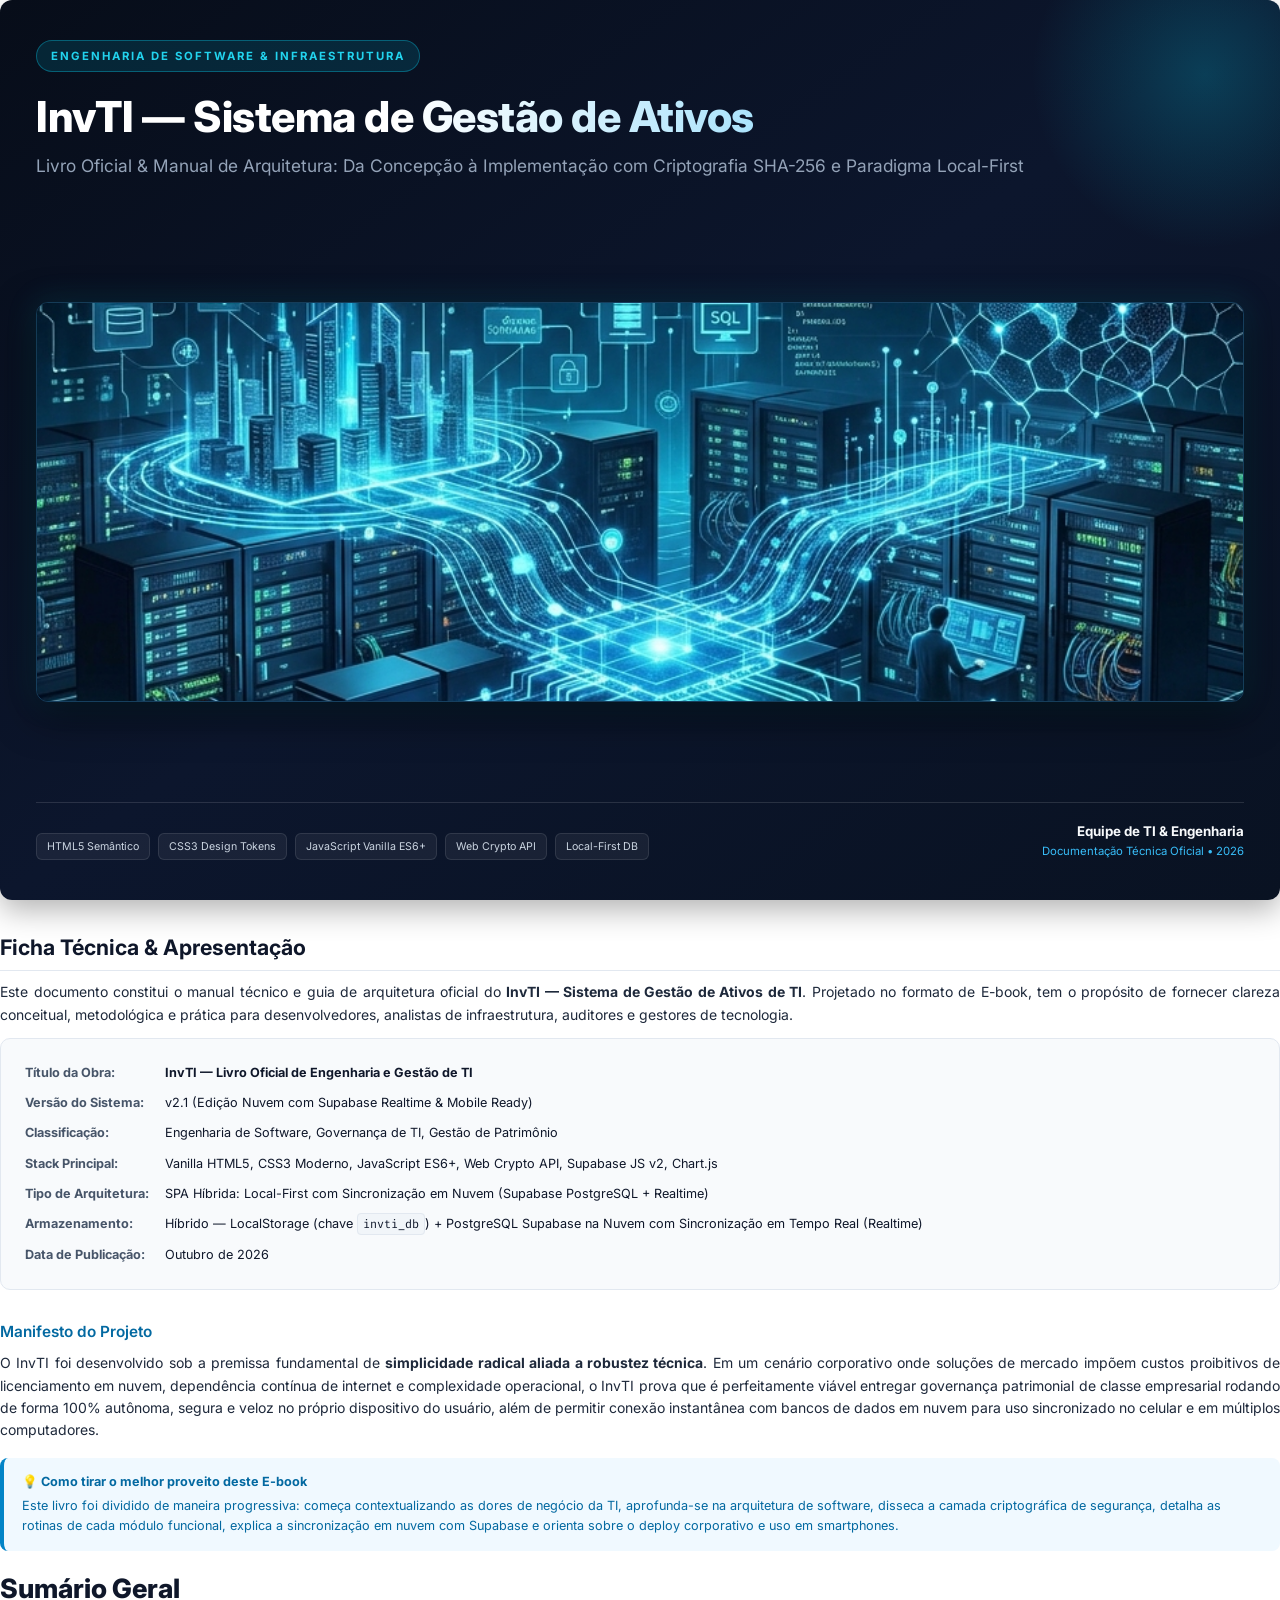
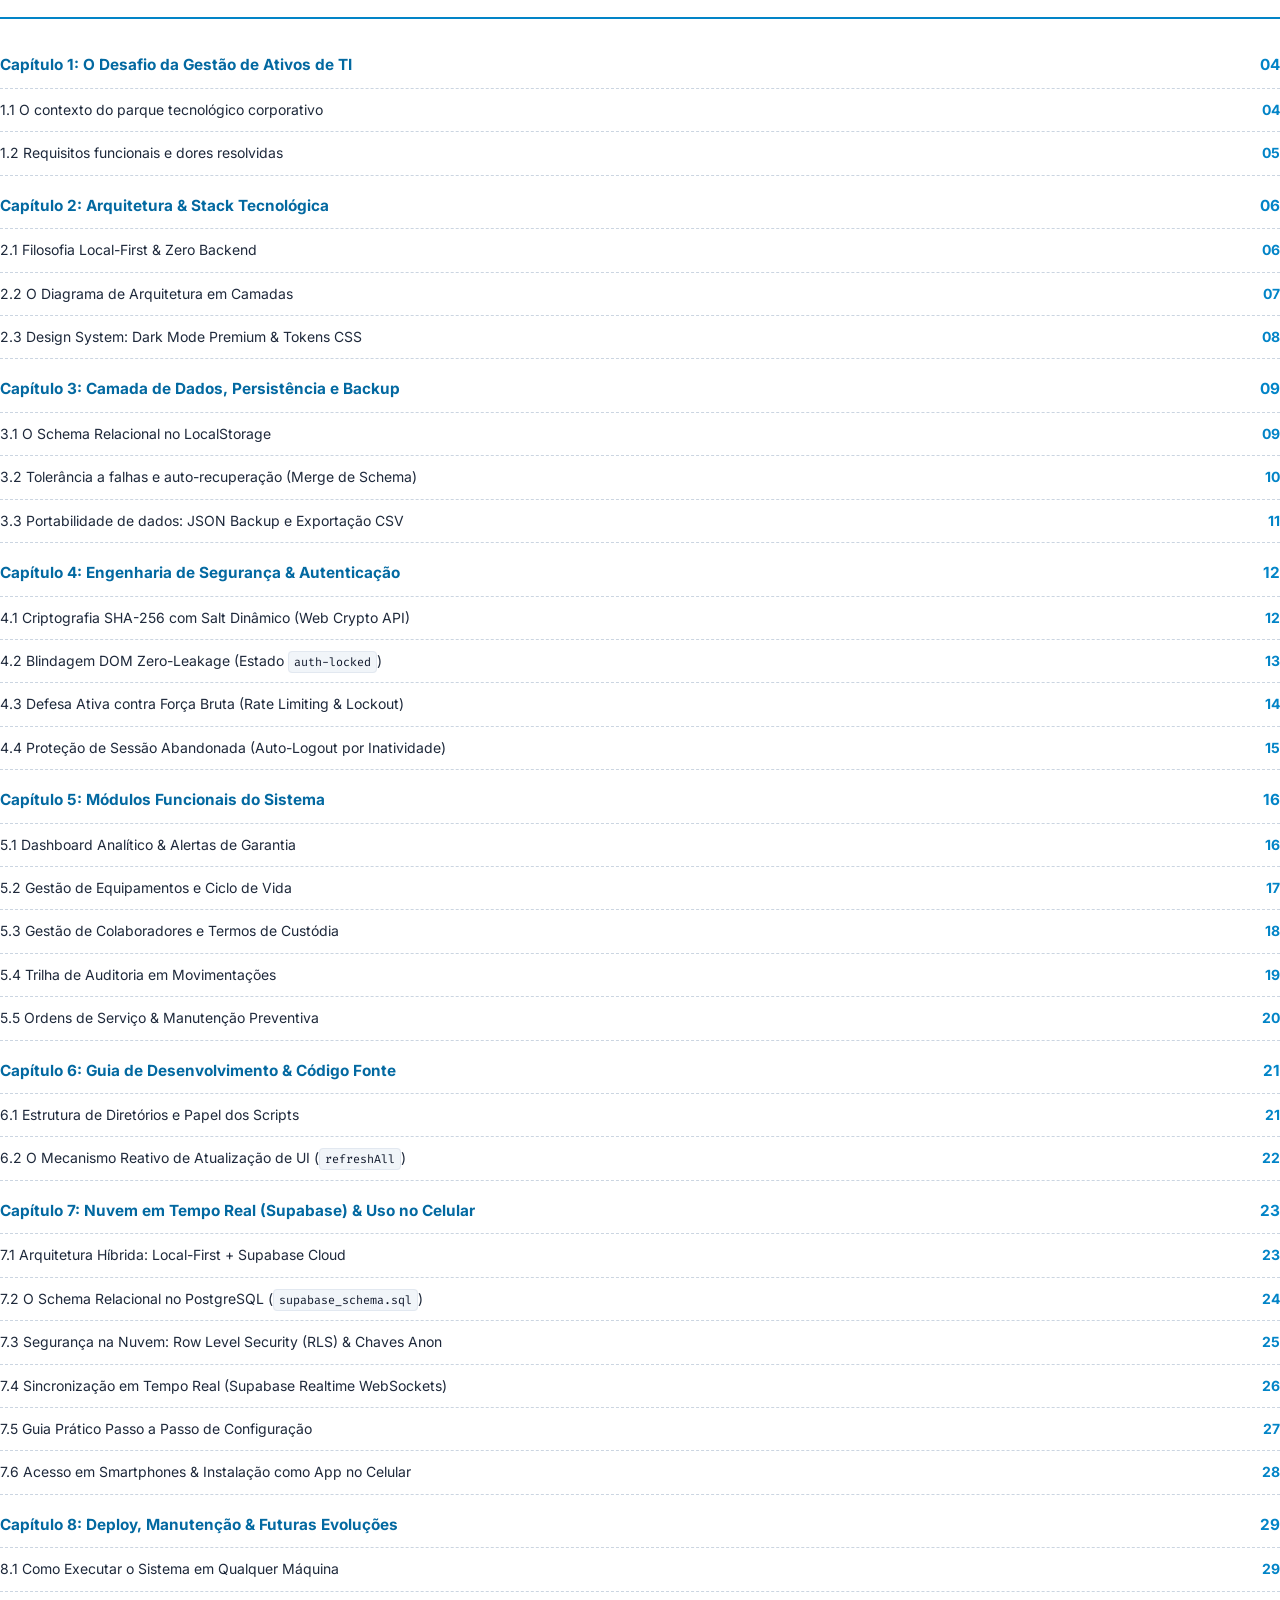
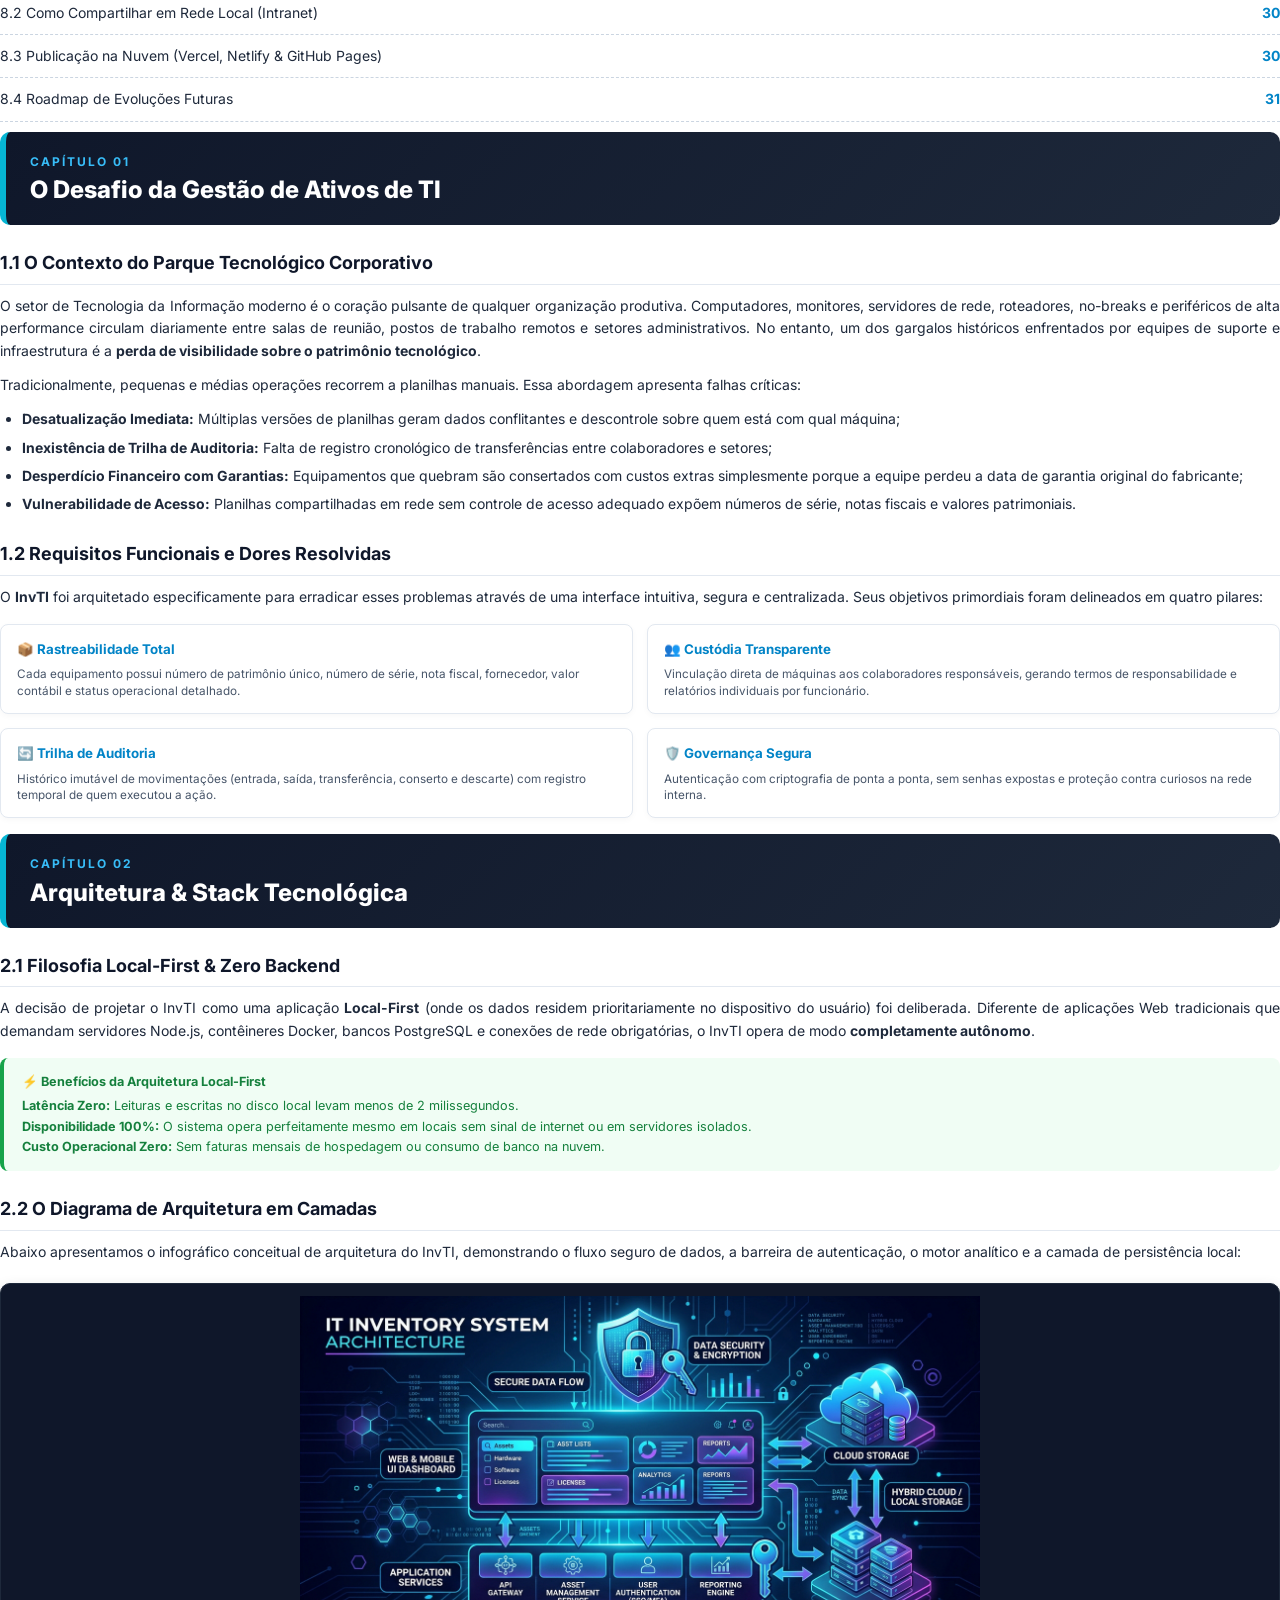
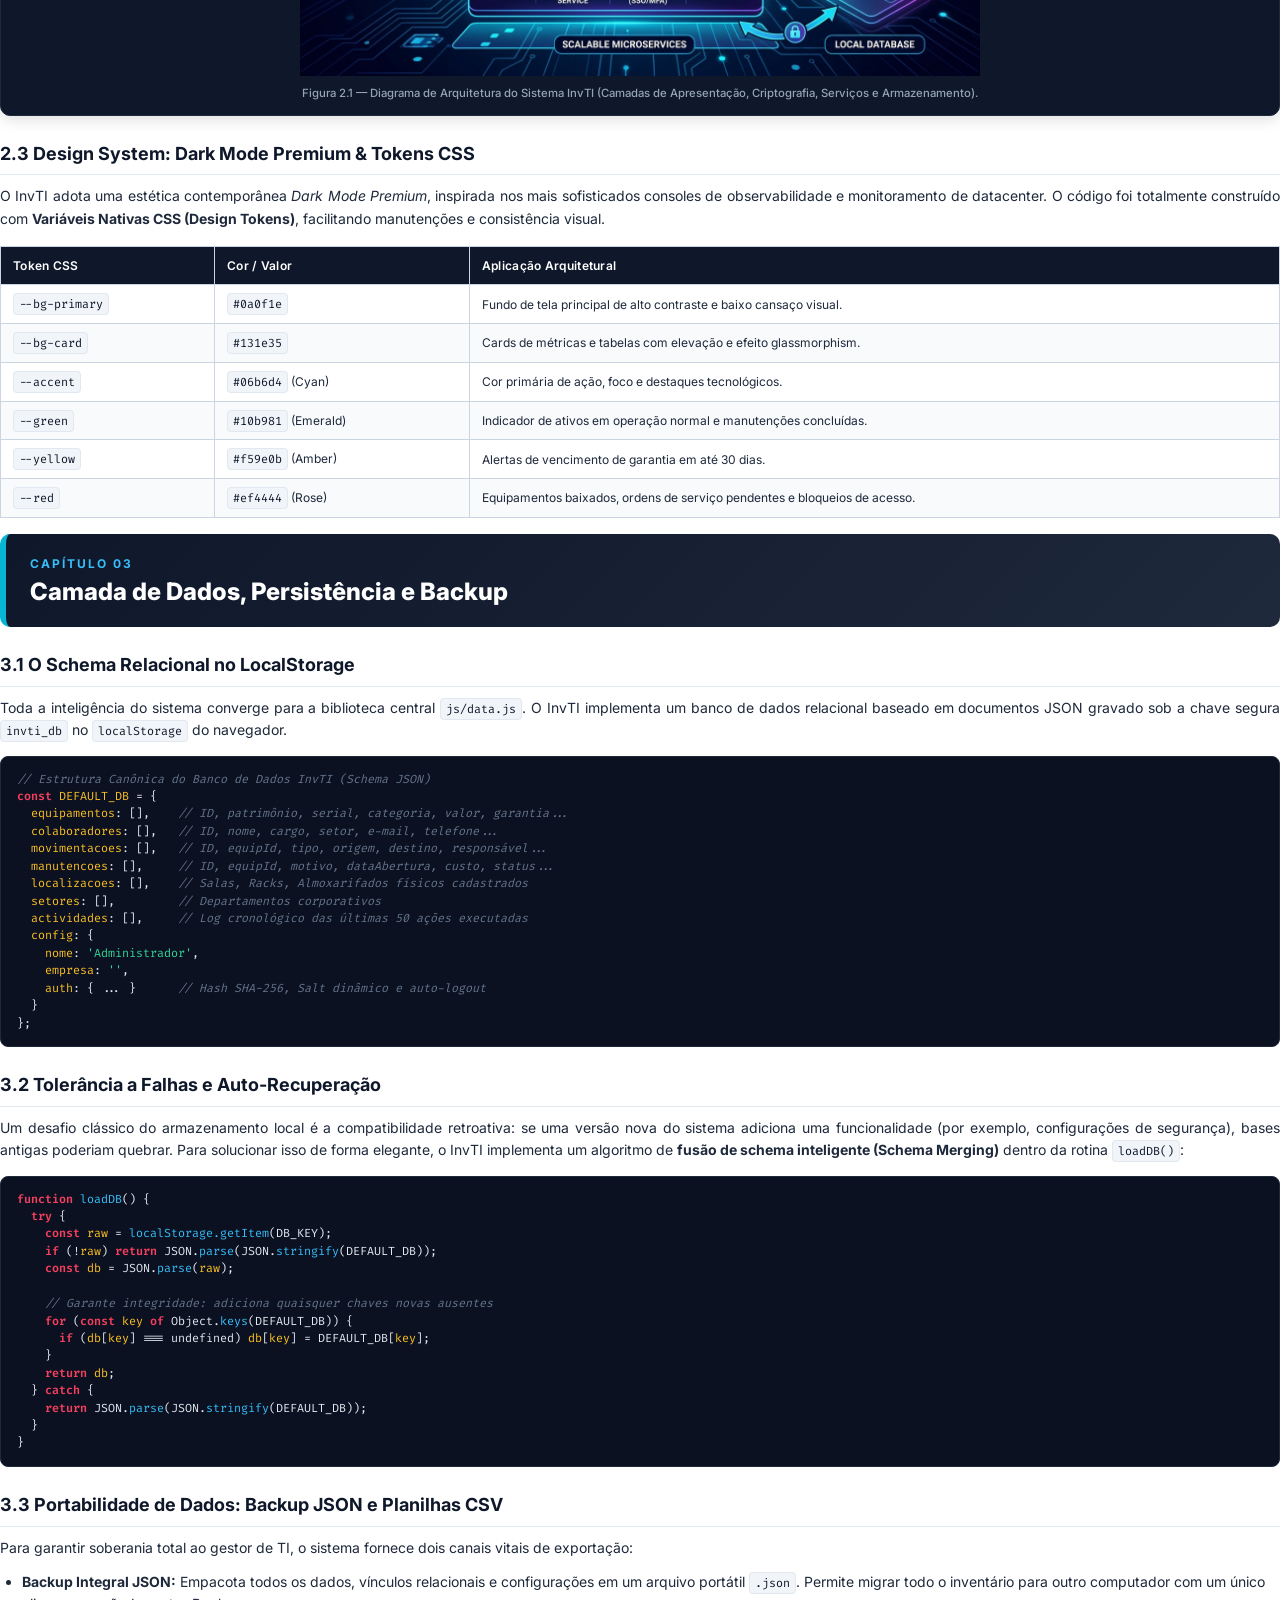
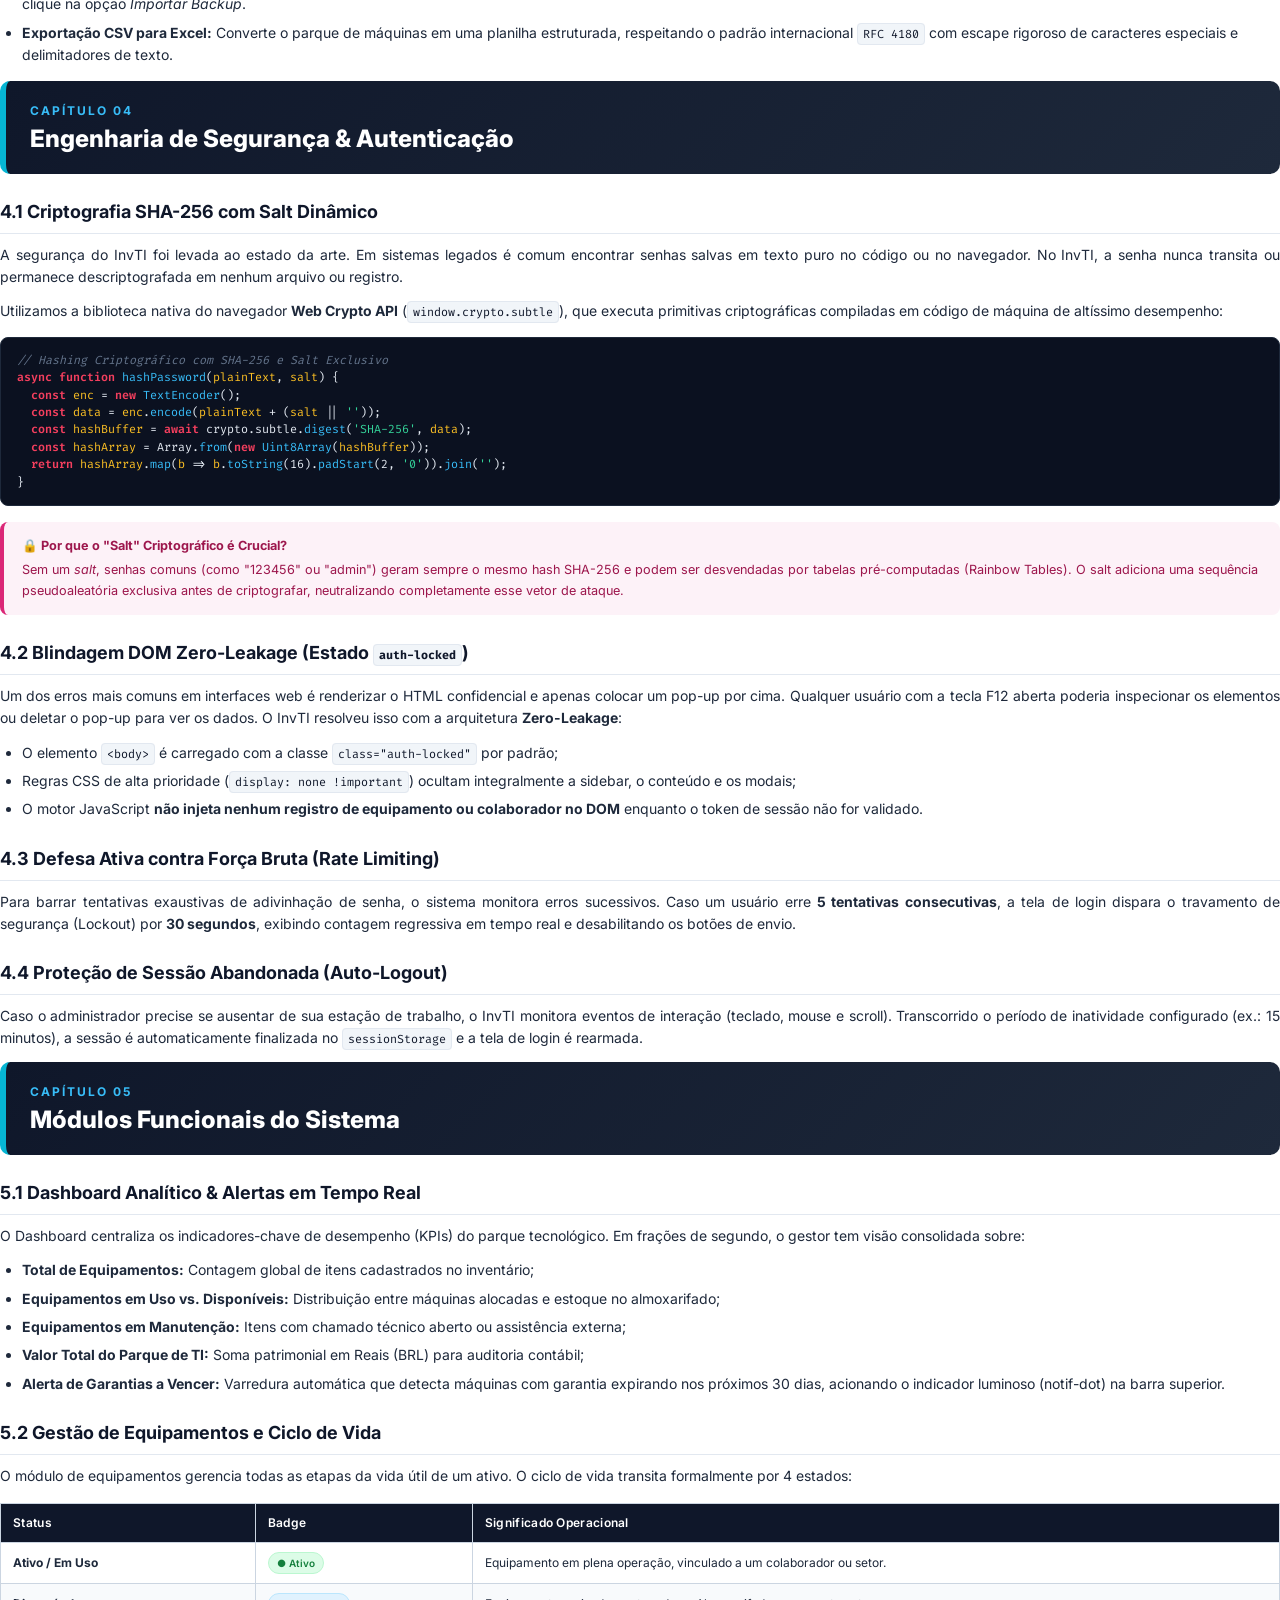
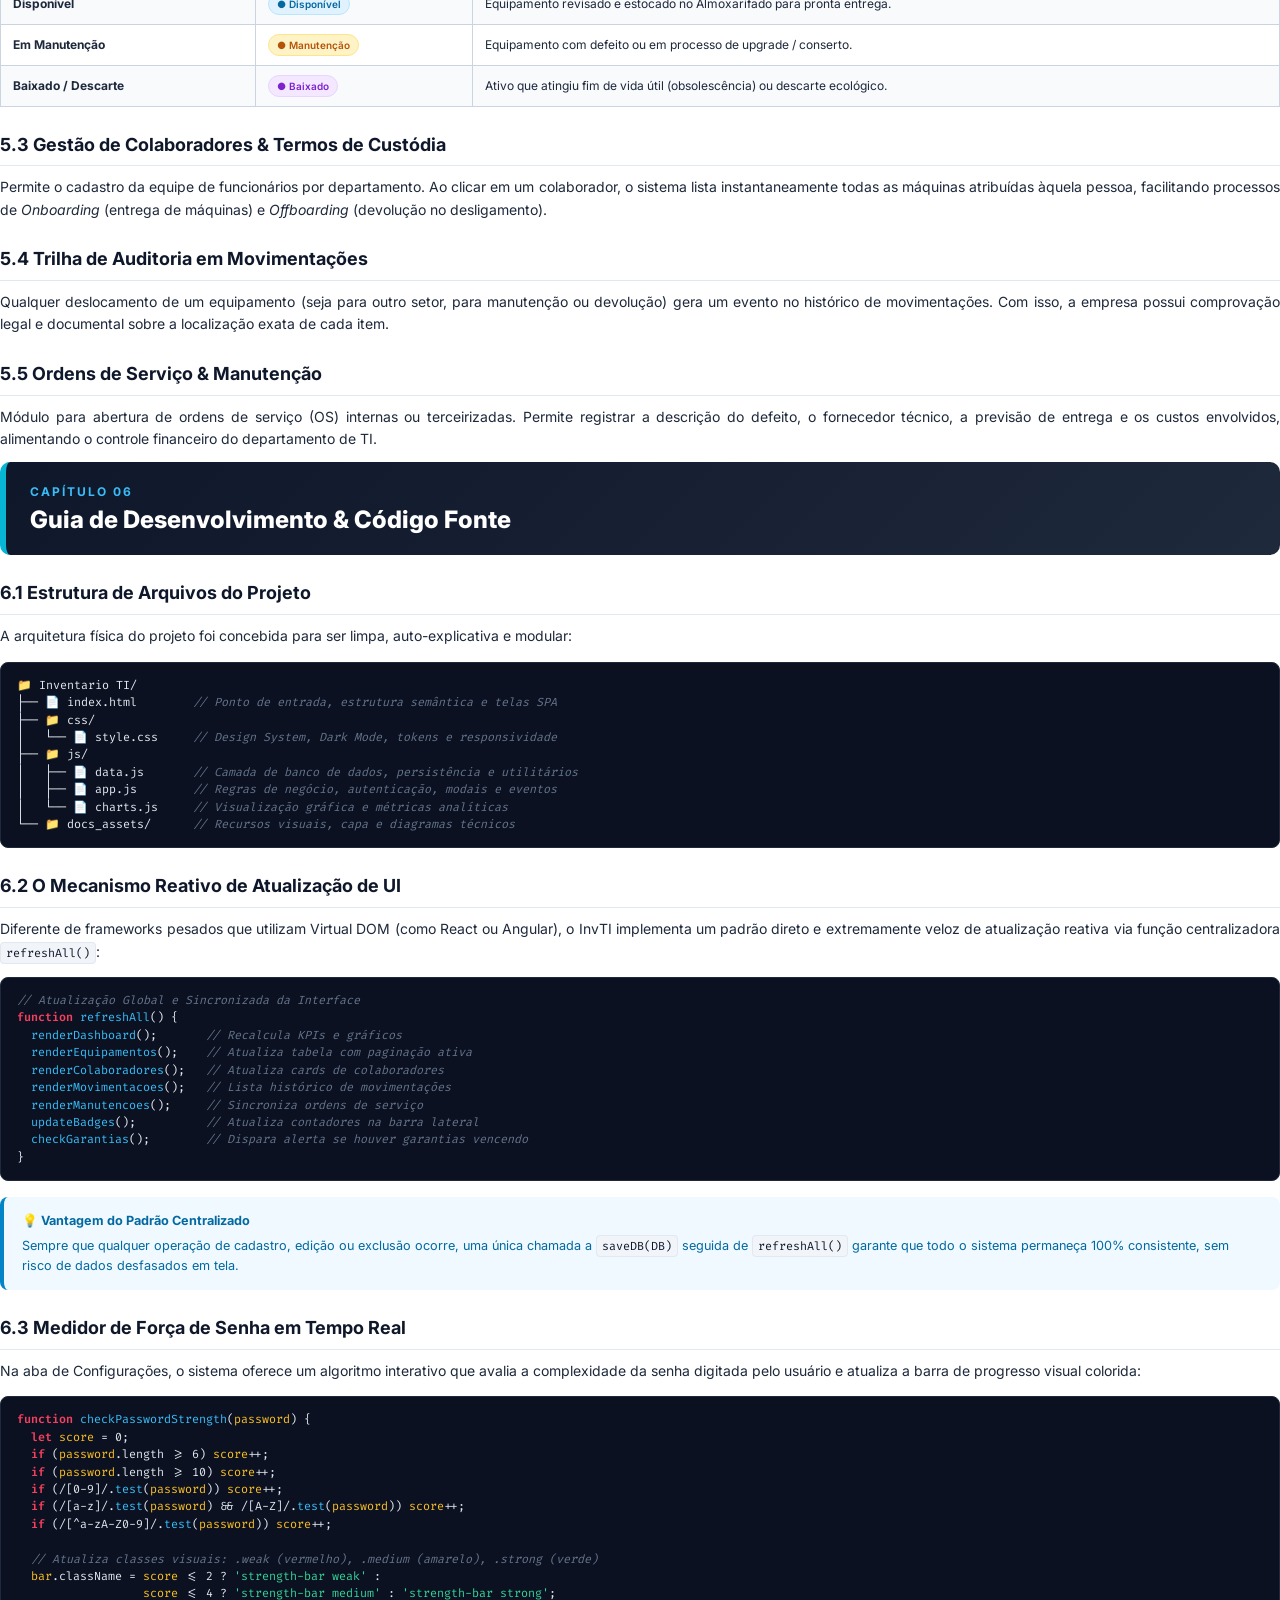
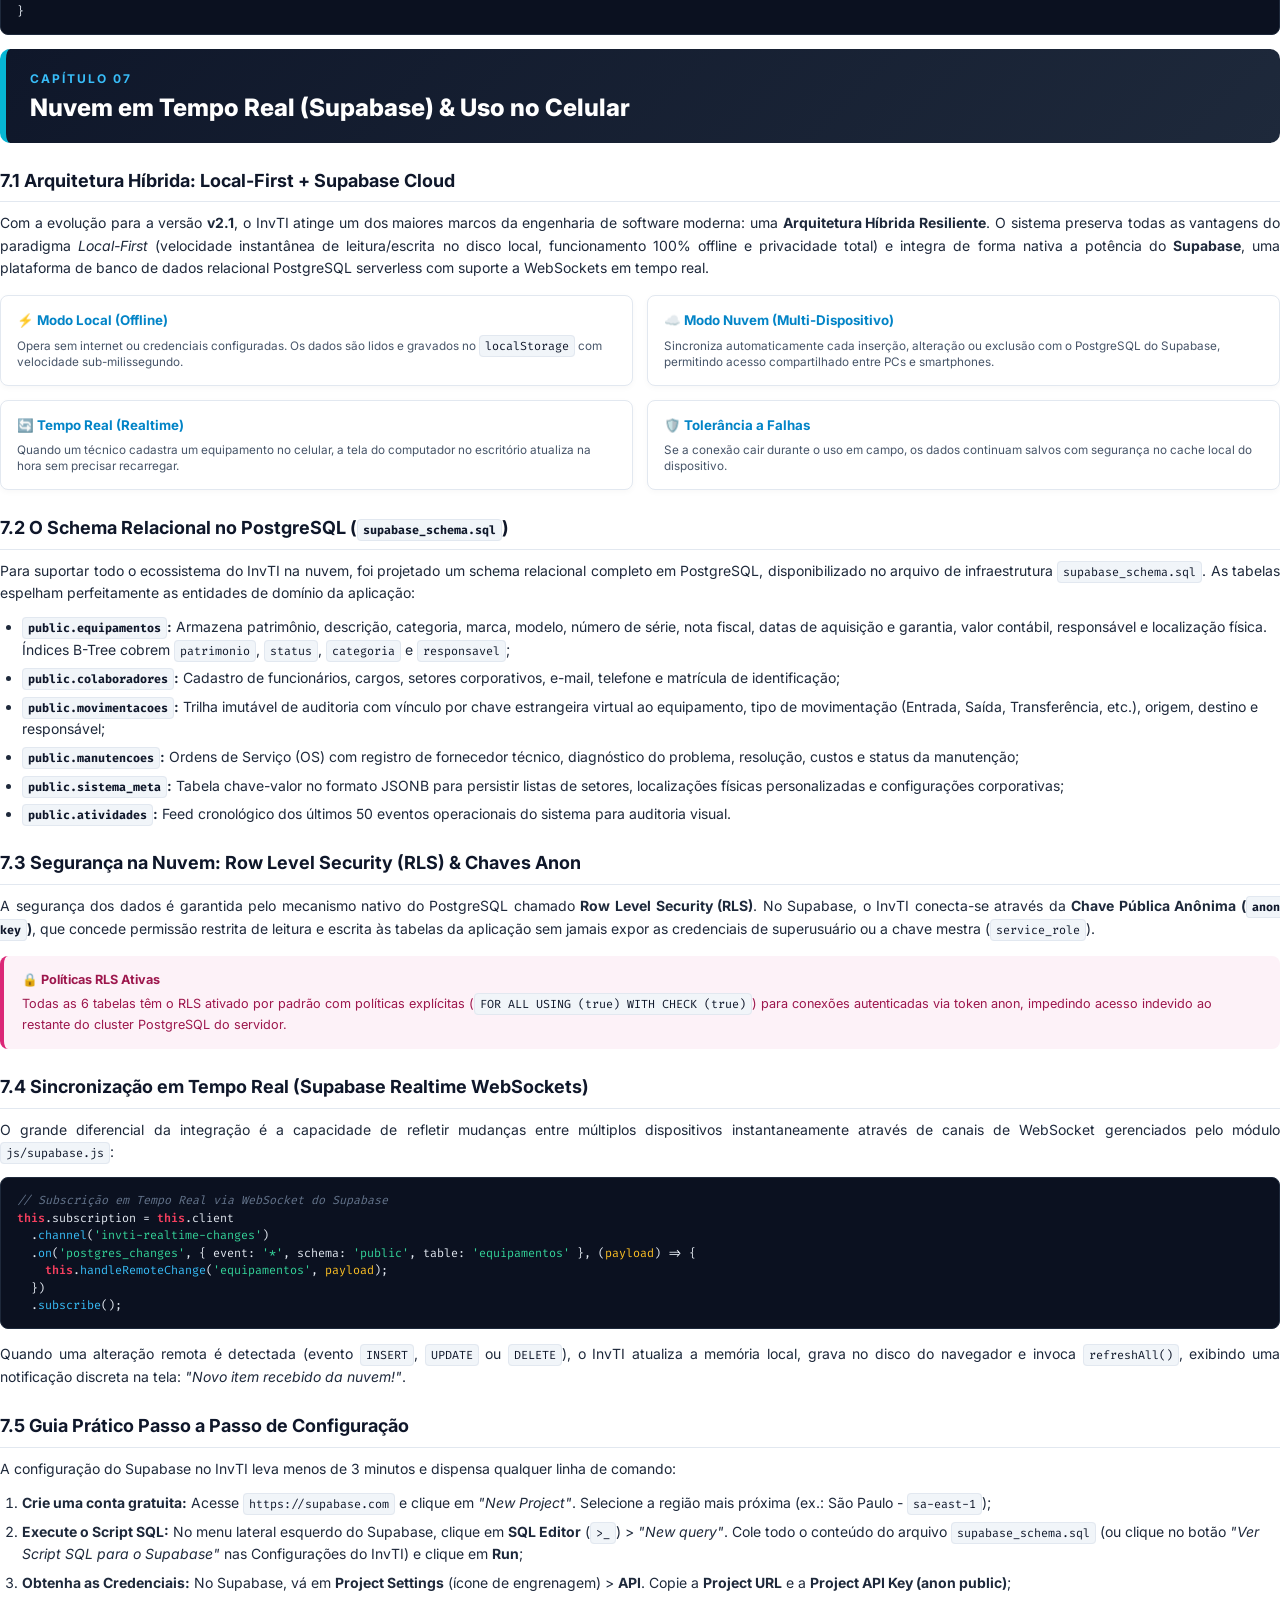
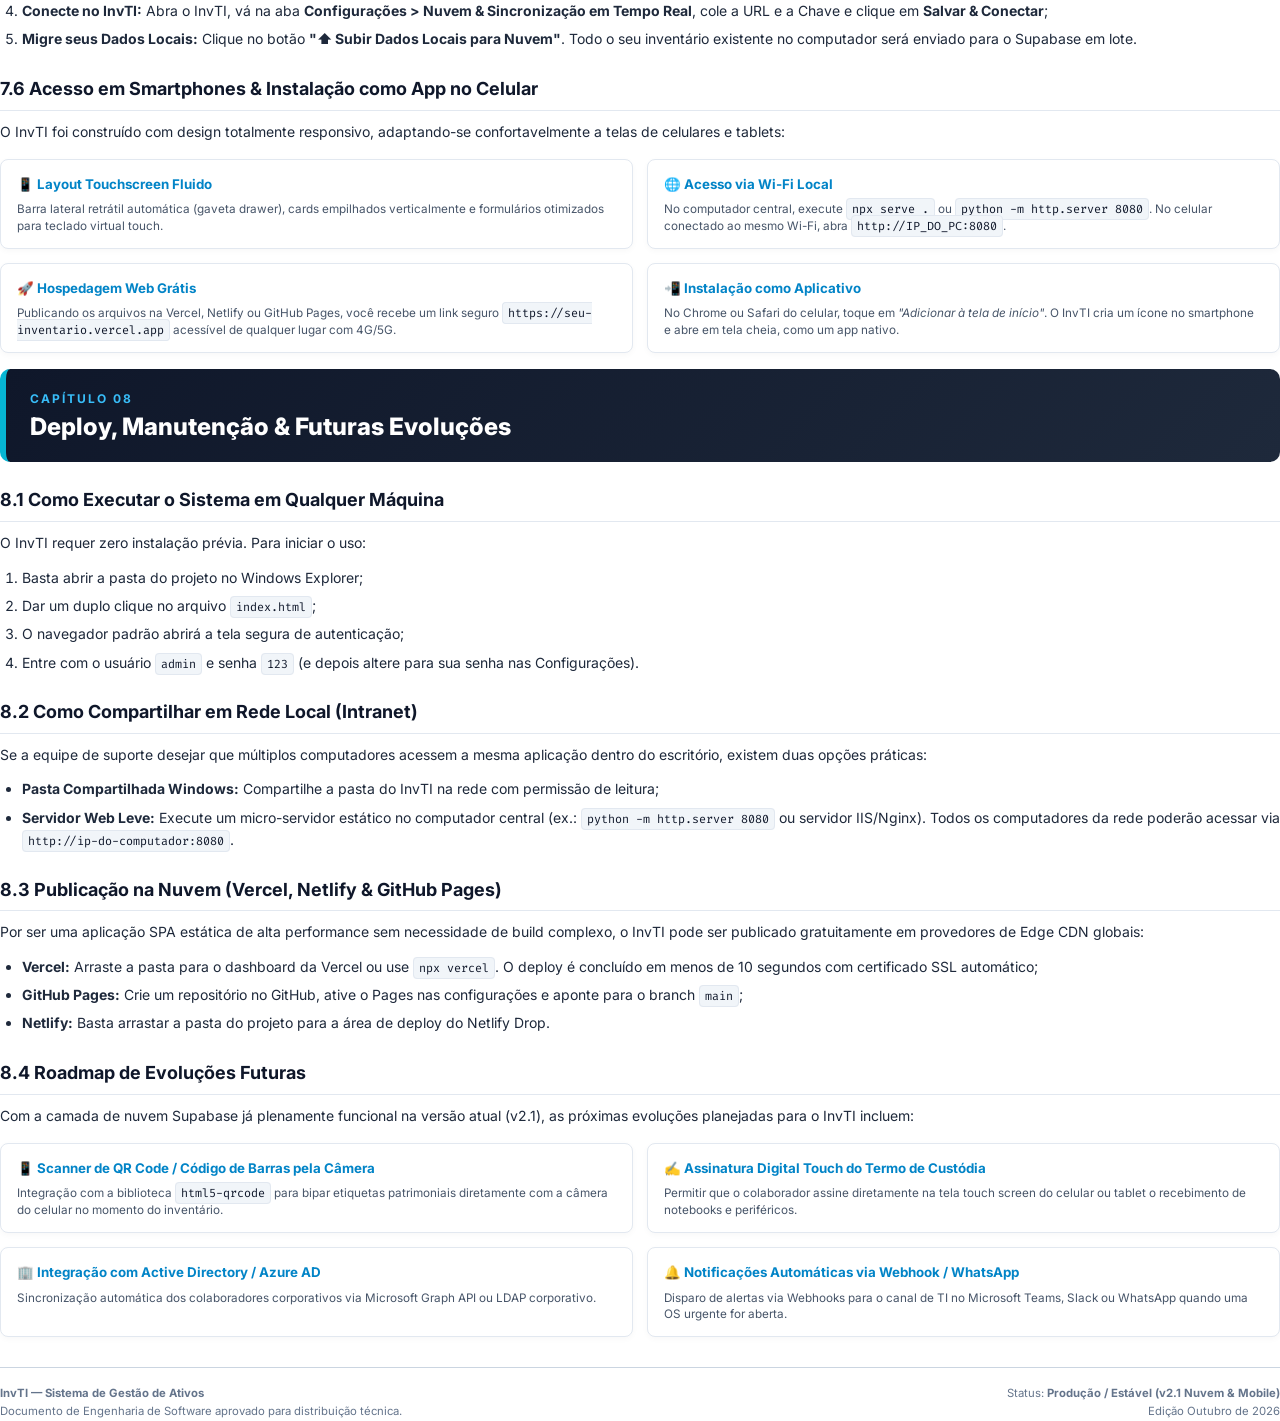
==== ebook_render.html @ 3e04a589 "Subir arquivos Subir arquivos" ====
<!DOCTYPE html>
<html lang="pt-BR">
<head>
<meta charset="UTF-8">
<title>InvTI — Manual Completo de Engenharia e Gestão de TI</title>
<style>
  @import url('https://fonts.googleapis.com/css2?family=Inter:wght@300;400;500;600;700;800&family=Fira+Code:wght@400;500;600&display=swap');

  @page {
    size: A4 portrait;
    margin: 18mm 16mm 20mm 16mm;
  }

  * {
    box-sizing: border-box;
    -webkit-print-color-adjust: exact !important;
    print-color-adjust: exact !important;
  }

  body {
    font-family: 'Inter', -apple-system, BlinkMacSystemFont, 'Segoe UI', Roboto, Helvetica, Arial, sans-serif;
    color: #1e293b;
    background: #ffffff;
    line-height: 1.6;
    font-size: 10.5pt;
    margin: 0;
    padding: 0;
  }

  /* ---- CAPA ---- */
  .cover-container {
    page-break-after: always;
    height: 100vh;
    display: flex;
    flex-direction: column;
    justify-content: space-between;
    background: linear-gradient(145deg, #070d19 0%, #0c162d 50%, #091222 100%);
    color: #ffffff;
    padding: 40px 36px;
    border-radius: 12px;
    box-shadow: 0 10px 30px rgba(0,0,0,0.3);
    position: relative;
    overflow: hidden;
  }

  .cover-container::before {
    content: '';
    position: absolute;
    top: -100px;
    right: -100px;
    width: 350px;
    height: 350px;
    background: radial-gradient(circle, rgba(6, 182, 212, 0.25) 0%, transparent 70%);
    border-radius: 50%;
  }

  .cover-top {
    position: relative;
    z-index: 2;
  }

  .cover-badge {
    display: inline-block;
    background: rgba(6, 182, 212, 0.15);
    border: 1px solid rgba(6, 182, 212, 0.4);
    color: #22d3ee;
    font-size: 8.5pt;
    font-weight: 700;
    text-transform: uppercase;
    letter-spacing: 2px;
    padding: 6px 14px;
    border-radius: 20px;
    margin-bottom: 20px;
  }

  .cover-title {
    font-size: 32pt;
    font-weight: 800;
    line-height: 1.15;
    margin: 0 0 12px 0;
    letter-spacing: -0.5px;
    background: linear-gradient(90deg, #ffffff 30%, #38bdf8 100%);
    -webkit-background-clip: text;
    -webkit-text-fill-color: transparent;
  }

  .cover-subtitle {
    font-size: 13pt;
    font-weight: 400;
    color: #94a3b8;
    line-height: 1.45;
    margin: 0 0 24px 0;
    max-width: 90%;
  }

  .cover-image-box {
    position: relative;
    z-index: 2;
    text-align: center;
    margin: 10px 0;
    border-radius: 12px;
    overflow: hidden;
    box-shadow: 0 12px 40px rgba(0,0,0,0.6), 0 0 30px rgba(6, 182, 212, 0.2);
    border: 1px solid rgba(56, 189, 248, 0.25);
    max-height: 400px;
  }

  .cover-image-box img {
    width: 100%;
    height: 100%;
    max-height: 400px;
    object-fit: cover;
    display: block;
  }

  .cover-footer {
    position: relative;
    z-index: 2;
    border-top: 1px solid rgba(255, 255, 255, 0.12);
    padding-top: 18px;
    display: flex;
    justify-content: space-between;
    align-items: flex-end;
  }

  .cover-tags {
    display: flex;
    gap: 8px;
    flex-wrap: wrap;
  }

  .cover-tag {
    background: rgba(255, 255, 255, 0.06);
    border: 1px solid rgba(255, 255, 255, 0.1);
    font-size: 8pt;
    color: #cbd5e1;
    padding: 4px 10px;
    border-radius: 6px;
  }

  .cover-author {
    text-align: right;
  }

  .cover-author .author-name {
    font-size: 10pt;
    font-weight: 700;
    color: #f8fafc;
  }

  .cover-author .author-role {
    font-size: 8.5pt;
    color: #38bdf8;
  }

  /* ---- FICHA TÉCNICA ---- */
  .meta-page {
    page-break-after: always;
    padding-top: 30px;
  }

  .meta-box {
    background: #f8fafc;
    border: 1px solid #e2e8f0;
    border-radius: 10px;
    padding: 24px;
    margin-bottom: 30px;
  }

  .meta-grid {
    display: grid;
    grid-template-columns: 140px 1fr;
    row-gap: 10px;
    font-size: 9.5pt;
  }

  .meta-label {
    font-weight: 700;
    color: #475569;
  }

  .meta-value {
    color: #0f172a;
  }

  /* ---- SUMÁRIO ---- */
  .toc-page {
    page-break-after: always;
  }

  .toc-title {
    font-size: 20pt;
    font-weight: 800;
    color: #0f172a;
    border-bottom: 2px solid #0284c7;
    padding-bottom: 8px;
    margin-bottom: 24px;
  }

  .toc-item {
    display: flex;
    justify-content: space-between;
    align-items: baseline;
    padding: 10px 0;
    border-bottom: 1px dashed #cbd5e1;
    font-size: 10.5pt;
  }

  .toc-item.chapter-lead {
    font-weight: 700;
    color: #0369a1;
    margin-top: 8px;
    font-size: 11.5pt;
  }

  .toc-page-num {
    font-weight: 700;
    color: #0284c7;
  }

  /* ---- CAPÍTULOS & CONTEÚDO ---- */
  .chapter {
    page-break-before: always;
    margin-top: 10px;
  }

  .chapter-header {
    background: linear-gradient(135deg, #0f172a 0%, #1e293b 100%);
    color: #ffffff;
    padding: 20px 24px;
    border-radius: 10px;
    margin-bottom: 24px;
    border-left: 6px solid #06b6d4;
  }

  .chapter-number {
    font-size: 9pt;
    font-weight: 700;
    text-transform: uppercase;
    letter-spacing: 2px;
    color: #38bdf8;
    margin-bottom: 4px;
  }

  .chapter-title {
    font-size: 18pt;
    font-weight: 800;
    margin: 0;
    line-height: 1.25;
  }

  h2 {
    font-size: 13.5pt;
    font-weight: 700;
    color: #0f172a;
    margin: 24px 0 10px 0;
    border-bottom: 1px solid #e2e8f0;
    padding-bottom: 6px;
  }

  h3 {
    font-size: 11.5pt;
    font-weight: 600;
    color: #0369a1;
    margin: 18px 0 8px 0;
  }

  p {
    margin: 0 0 12px 0;
    text-align: justify;
  }

  ul, ol {
    margin: 0 0 14px 0;
    padding-left: 22px;
  }

  li {
    margin-bottom: 6px;
  }

  /* ---- CARDS & CALLOUTS ---- */
  .callout {
    border-radius: 8px;
    padding: 14px 18px;
    margin: 16px 0;
    font-size: 9.5pt;
    border-left: 4px solid;
  }

  .callout-info {
    background: #f0f9ff;
    border-color: #0284c7;
    color: #0369a1;
  }

  .callout-security {
    background: #fdf2f8;
    border-color: #db2777;
    color: #9d174d;
  }

  .callout-success {
    background: #f0fdf4;
    border-color: #16a34a;
    color: #15803d;
  }

  .callout-title {
    font-weight: 700;
    margin-bottom: 4px;
    display: flex;
    align-items: center;
    gap: 6px;
  }

  /* ---- IMAGENS & DIAGRAMAS ---- */
  .diagram-box {
    margin: 20px 0;
    text-align: center;
    background: #0f172a;
    border-radius: 10px;
    padding: 12px;
    border: 1px solid #1e293b;
    box-shadow: 0 4px 14px rgba(0,0,0,0.12);
  }

  .diagram-box img {
    width: 100%;
    max-height: 380px;
    object-fit: contain;
    border-radius: 6px;
    display: block;
  }

  .diagram-caption {
    font-size: 8.5pt;
    color: #94a3b8;
    margin-top: 8px;
    font-weight: 500;
  }

  /* ---- TABELAS ---- */
  table {
    width: 100%;
    border-collapse: collapse;
    margin: 16px 0;
    font-size: 9pt;
  }

  th, td {
    padding: 9px 12px;
    border: 1px solid #cbd5e1;
    text-align: left;
  }

  th {
    background: #0f172a;
    color: #ffffff;
    font-weight: 600;
    letter-spacing: 0.3px;
  }

  tr:nth-child(even) {
    background: #f8fafc;
  }

  /* ---- BLOCOS DE CÓDIGO ---- */
  pre {
    background: #0b1120;
    color: #e2e8f0;
    border-radius: 8px;
    padding: 14px 16px;
    font-family: 'Fira Code', Consolas, Monaco, monospace;
    font-size: 8.5pt;
    line-height: 1.45;
    overflow-x: auto;
    border: 1px solid #1e293b;
    margin: 14px 0;
  }

  code {
    font-family: 'Fira Code', Consolas, monospace;
    font-size: 8.8pt;
    background: #f1f5f9;
    color: #0f172a;
    padding: 2px 5px;
    border-radius: 4px;
    border: 1px solid #e2e8f0;
  }

  pre code {
    background: transparent;
    color: inherit;
    border: none;
    padding: 0;
  }

  .kw { color: #f43f5e; font-weight: 600; }
  .fn { color: #38bdf8; }
  .st { color: #34d399; }
  .cm { color: #64748b; font-style: italic; }
  .vr { color: #fbbf24; }

  /* ---- GRIDS TÉCNICOS ---- */
  .tech-grid {
    display: grid;
    grid-template-columns: 1fr 1fr;
    gap: 14px;
    margin: 16px 0;
  }

  .tech-card {
    border: 1px solid #e2e8f0;
    border-radius: 8px;
    padding: 14px 16px;
    background: #ffffff;
    box-shadow: 0 2px 6px rgba(0,0,0,0.03);
  }

  .tech-card-title {
    font-weight: 700;
    color: #0284c7;
    margin-bottom: 6px;
    font-size: 10pt;
    display: flex;
    align-items: center;
    gap: 8px;
  }

  .tech-card-desc {
    font-size: 8.8pt;
    color: #475569;
    line-height: 1.4;
  }

  /* ---- BADGES & STATUS ---- */
  .badge {
    display: inline-block;
    font-size: 7.5pt;
    font-weight: 600;
    padding: 2px 8px;
    border-radius: 12px;
  }
  .badge-cyan { background: #e0f2fe; color: #0369a1; border: 1px solid #bae6fd; }
  .badge-green { background: #dcfce7; color: #15803d; border: 1px solid #bbf7d0; }
  .badge-amber { background: #fef3c7; color: #b45309; border: 1px solid #fde68a; }
  .badge-purple { background: #f3e8ff; color: #7e22ce; border: 1px solid #e9d5ff; }

  .signature-box {
    margin-top: 30px;
    border-top: 1px solid #cbd5e1;
    padding-top: 16px;
    display: flex;
    justify-content: space-between;
    font-size: 8.5pt;
    color: #64748b;
  }
</style>
</head>
<body>

  <!-- ================= CAPA ================= -->
  <div class="cover-container">
    <div class="cover-top">
      <div class="cover-badge">Engenharia de Software &amp; Infraestrutura</div>
      <h1 class="cover-title">InvTI — Sistema de Gestão de Ativos</h1>
      <p class="cover-subtitle">Livro Oficial &amp; Manual de Arquitetura: Da Concepção à Implementação com Criptografia SHA-256 e Paradigma Local-First</p>
    </div>

    <div class="cover-image-box">
      <img src="[data-uri]" alt="Capa InvTI" />
    </div>

    <div class="cover-footer">
      <div class="cover-tags">
        <span class="cover-tag">HTML5 Semântico</span>
        <span class="cover-tag">CSS3 Design Tokens</span>
        <span class="cover-tag">JavaScript Vanilla ES6+</span>
        <span class="cover-tag">Web Crypto API</span>
        <span class="cover-tag">Local-First DB</span>
      </div>
      <div class="cover-author">
        <div class="author-name">Equipe de TI &amp; Engenharia</div>
        <div class="author-role">Documentação Técnica Oficial • 2026</div>
      </div>
    </div>
  </div>

  <!-- ================= FICHA TÉCNICA ================= -->
  <div class="meta-page">
    <h2 style="font-size: 16pt; margin-top: 0; color: #0f172a;">Ficha Técnica &amp; Apresentação</h2>
    <p>Este documento constitui o manual técnico e guia de arquitetura oficial do <strong>InvTI — Sistema de Gestão de Ativos de TI</strong>. Projetado no formato de E-book, tem o propósito de fornecer clareza conceitual, metodológica e prática para desenvolvedores, analistas de infraestrutura, auditores e gestores de tecnologia.</p>

    <div class="meta-box">
      <div class="meta-grid">
        <div class="meta-label">Título da Obra:</div>
        <div class="meta-value"><strong>InvTI — Livro Oficial de Engenharia e Gestão de TI</strong></div>

        <div class="meta-label">Versão do Sistema:</div>
        <div class="meta-value">v2.1 (Edição Nuvem com Supabase Realtime &amp; Mobile Ready)</div>

        <div class="meta-label">Classificação:</div>
        <div class="meta-value">Engenharia de Software, Governança de TI, Gestão de Patrimônio</div>

        <div class="meta-label">Stack Principal:</div>
        <div class="meta-value">Vanilla HTML5, CSS3 Moderno, JavaScript ES6+, Web Crypto API, Supabase JS v2, Chart.js</div>

        <div class="meta-label">Tipo de Arquitetura:</div>
        <div class="meta-value">SPA Híbrida: Local-First com Sincronização em Nuvem (Supabase PostgreSQL + Realtime)</div>

        <div class="meta-label">Armazenamento:</div>
        <div class="meta-value">Híbrido — LocalStorage (chave <code>invti_db</code>) + PostgreSQL Supabase na Nuvem com Sincronização em Tempo Real (Realtime)</div>

        <div class="meta-label">Data de Publicação:</div>
        <div class="meta-value">Outubro de 2026</div>
      </div>
    </div>

    <h3>Manifesto do Projeto</h3>
    <p>O InvTI foi desenvolvido sob a premissa fundamental de <strong>simplicidade radical aliada a robustez técnica</strong>. Em um cenário corporativo onde soluções de mercado impõem custos proibitivos de licenciamento em nuvem, dependência contínua de internet e complexidade operacional, o InvTI prova que é perfeitamente viável entregar governança patrimonial de classe empresarial rodando de forma 100% autônoma, segura e veloz no próprio dispositivo do usuário, além de permitir conexão instantânea com bancos de dados em nuvem para uso sincronizado no celular e em múltiplos computadores.</p>

    <div class="callout callout-info">
      <div class="callout-title">💡 Como tirar o melhor proveito deste E-book</div>
      Este livro foi dividido de maneira progressiva: começa contextualizando as dores de negócio da TI, aprofunda-se na arquitetura de software, disseca a camada criptográfica de segurança, detalha as rotinas de cada módulo funcional, explica a sincronização em nuvem com Supabase e orienta sobre o deploy corporativo e uso em smartphones.
    </div>
  </div>

  <!-- ================= SUMÁRIO ================= -->
  <div class="toc-page">
    <div class="toc-title">Sumário Geral</div>

    <div class="toc-item chapter-lead">
      <span>Capítulo 1: O Desafio da Gestão de Ativos de TI</span>
      <span class="toc-page-num">04</span>
    </div>
    <div class="toc-item">
      <span>1.1 O contexto do parque tecnológico corporativo</span>
      <span class="toc-page-num">04</span>
    </div>
    <div class="toc-item">
      <span>1.2 Requisitos funcionais e dores resolvidas</span>
      <span class="toc-page-num">05</span>
    </div>

    <div class="toc-item chapter-lead">
      <span>Capítulo 2: Arquitetura &amp; Stack Tecnológica</span>
      <span class="toc-page-num">06</span>
    </div>
    <div class="toc-item">
      <span>2.1 Filosofia Local-First &amp; Zero Backend</span>
      <span class="toc-page-num">06</span>
    </div>
    <div class="toc-item">
      <span>2.2 O Diagrama de Arquitetura em Camadas</span>
      <span class="toc-page-num">07</span>
    </div>
    <div class="toc-item">
      <span>2.3 Design System: Dark Mode Premium &amp; Tokens CSS</span>
      <span class="toc-page-num">08</span>
    </div>

    <div class="toc-item chapter-lead">
      <span>Capítulo 3: Camada de Dados, Persistência e Backup</span>
      <span class="toc-page-num">09</span>
    </div>
    <div class="toc-item">
      <span>3.1 O Schema Relacional no LocalStorage</span>
      <span class="toc-page-num">09</span>
    </div>
    <div class="toc-item">
      <span>3.2 Tolerância a falhas e auto-recuperação (Merge de Schema)</span>
      <span class="toc-page-num">10</span>
    </div>
    <div class="toc-item">
      <span>3.3 Portabilidade de dados: JSON Backup e Exportação CSV</span>
      <span class="toc-page-num">11</span>
    </div>

    <div class="toc-item chapter-lead">
      <span>Capítulo 4: Engenharia de Segurança &amp; Autenticação</span>
      <span class="toc-page-num">12</span>
    </div>
    <div class="toc-item">
      <span>4.1 Criptografia SHA-256 com Salt Dinâmico (Web Crypto API)</span>
      <span class="toc-page-num">12</span>
    </div>
    <div class="toc-item">
      <span>4.2 Blindagem DOM Zero-Leakage (Estado <code>auth-locked</code>)</span>
      <span class="toc-page-num">13</span>
    </div>
    <div class="toc-item">
      <span>4.3 Defesa Ativa contra Força Bruta (Rate Limiting &amp; Lockout)</span>
      <span class="toc-page-num">14</span>
    </div>
    <div class="toc-item">
      <span>4.4 Proteção de Sessão Abandonada (Auto-Logout por Inatividade)</span>
      <span class="toc-page-num">15</span>
    </div>

    <div class="toc-item chapter-lead">
      <span>Capítulo 5: Módulos Funcionais do Sistema</span>
      <span class="toc-page-num">16</span>
    </div>
    <div class="toc-item">
      <span>5.1 Dashboard Analítico &amp; Alertas de Garantia</span>
      <span class="toc-page-num">16</span>
    </div>
    <div class="toc-item">
      <span>5.2 Gestão de Equipamentos e Ciclo de Vida</span>
      <span class="toc-page-num">17</span>
    </div>
    <div class="toc-item">
      <span>5.3 Gestão de Colaboradores e Termos de Custódia</span>
      <span class="toc-page-num">18</span>
    </div>
    <div class="toc-item">
      <span>5.4 Trilha de Auditoria em Movimentações</span>
      <span class="toc-page-num">19</span>
    </div>
    <div class="toc-item">
      <span>5.5 Ordens de Serviço &amp; Manutenção Preventiva</span>
      <span class="toc-page-num">20</span>
    </div>

    <div class="toc-item chapter-lead">
      <span>Capítulo 6: Guia de Desenvolvimento &amp; Código Fonte</span>
      <span class="toc-page-num">21</span>
    </div>
    <div class="toc-item">
      <span>6.1 Estrutura de Diretórios e Papel dos Scripts</span>
      <span class="toc-page-num">21</span>
    </div>
    <div class="toc-item">
      <span>6.2 O Mecanismo Reativo de Atualização de UI (<code>refreshAll</code>)</span>
      <span class="toc-page-num">22</span>
    </div>

    <div class="toc-item chapter-lead">
      <span>Capítulo 7: Nuvem em Tempo Real (Supabase) &amp; Uso no Celular</span>
      <span class="toc-page-num">23</span>
    </div>
    <div class="toc-item">
      <span>7.1 Arquitetura Híbrida: Local-First + Supabase Cloud</span>
      <span class="toc-page-num">23</span>
    </div>
    <div class="toc-item">
      <span>7.2 O Schema Relacional no PostgreSQL (<code>supabase_schema.sql</code>)</span>
      <span class="toc-page-num">24</span>
    </div>
    <div class="toc-item">
      <span>7.3 Segurança na Nuvem: Row Level Security (RLS) &amp; Chaves Anon</span>
      <span class="toc-page-num">25</span>
    </div>
    <div class="toc-item">
      <span>7.4 Sincronização em Tempo Real (Supabase Realtime WebSockets)</span>
      <span class="toc-page-num">26</span>
    </div>
    <div class="toc-item">
      <span>7.5 Guia Prático Passo a Passo de Configuração</span>
      <span class="toc-page-num">27</span>
    </div>
    <div class="toc-item">
      <span>7.6 Acesso em Smartphones &amp; Instalação como App no Celular</span>
      <span class="toc-page-num">28</span>
    </div>

    <div class="toc-item chapter-lead">
      <span>Capítulo 8: Deploy, Manutenção &amp; Futuras Evoluções</span>
      <span class="toc-page-num">29</span>
    </div>
    <div class="toc-item">
      <span>8.1 Como Executar o Sistema em Qualquer Máquina</span>
      <span class="toc-page-num">29</span>
    </div>
    <div class="toc-item">
      <span>8.2 Como Compartilhar em Rede Local (Intranet)</span>
      <span class="toc-page-num">30</span>
    </div>
    <div class="toc-item">
      <span>8.3 Publicação na Nuvem (Vercel, Netlify &amp; GitHub Pages)</span>
      <span class="toc-page-num">30</span>
    </div>
    <div class="toc-item">
      <span>8.4 Roadmap de Evoluções Futuras</span>
      <span class="toc-page-num">31</span>
    </div>
  </div>

  <!-- ================= CAPÍTULO 1 ================= -->
  <div class="chapter">
    <div class="chapter-header">
      <div class="chapter-number">Capítulo 01</div>
      <h1 class="chapter-title">O Desafio da Gestão de Ativos de TI</h1>
    </div>

    <h2>1.1 O Contexto do Parque Tecnológico Corporativo</h2>
    <p>O setor de Tecnologia da Informação moderno é o coração pulsante de qualquer organização produtiva. Computadores, monitores, servidores de rede, roteadores, no-breaks e periféricos de alta performance circulam diariamente entre salas de reunião, postos de trabalho remotos e setores administrativos. No entanto, um dos gargalos históricos enfrentados por equipes de suporte e infraestrutura é a <strong>perda de visibilidade sobre o patrimônio tecnológico</strong>.</p>
    
    <p>Tradicionalmente, pequenas e médias operações recorrem a planilhas manuais. Essa abordagem apresenta falhas críticas:</p>
    <ul>
      <li><strong>Desatualização Imediata:</strong> Múltiplas versões de planilhas geram dados conflitantes e descontrole sobre quem está com qual máquina;</li>
      <li><strong>Inexistência de Trilha de Auditoria:</strong> Falta de registro cronológico de transferências entre colaboradores e setores;</li>
      <li><strong>Desperdício Financeiro com Garantias:</strong> Equipamentos que quebram são consertados com custos extras simplesmente porque a equipe perdeu a data de garantia original do fabricante;</li>
      <li><strong>Vulnerabilidade de Acesso:</strong> Planilhas compartilhadas em rede sem controle de acesso adequado expõem números de série, notas fiscais e valores patrimoniais.</li>
    </ul>

    <h2>1.2 Requisitos Funcionais e Dores Resolvidas</h2>
    <p>O <strong>InvTI</strong> foi arquitetado especificamente para erradicar esses problemas através de uma interface intuitiva, segura e centralizada. Seus objetivos primordiais foram delineados em quatro pilares:</p>

    <div class="tech-grid">
      <div class="tech-card">
        <div class="tech-card-title">📦 Rastreabilidade Total</div>
        <div class="tech-card-desc">Cada equipamento possui número de patrimônio único, número de série, nota fiscal, fornecedor, valor contábil e status operacional detalhado.</div>
      </div>
      <div class="tech-card">
        <div class="tech-card-title">👥 Custódia Transparente</div>
        <div class="tech-card-desc">Vinculação direta de máquinas aos colaboradores responsáveis, gerando termos de responsabilidade e relatórios individuais por funcionário.</div>
      </div>
      <div class="tech-card">
        <div class="tech-card-title">🔄 Trilha de Auditoria</div>
        <div class="tech-card-desc">Histórico imutável de movimentações (entrada, saída, transferência, conserto e descarte) com registro temporal de quem executou a ação.</div>
      </div>
      <div class="tech-card">
        <div class="tech-card-title">🛡️ Governança Segura</div>
        <div class="tech-card-desc">Autenticação com criptografia de ponta a ponta, sem senhas expostas e proteção contra curiosos na rede interna.</div>
      </div>
    </div>
  </div>

  <!-- ================= CAPÍTULO 2 ================= -->
  <div class="chapter">
    <div class="chapter-header">
      <div class="chapter-number">Capítulo 02</div>
      <h1 class="chapter-title">Arquitetura &amp; Stack Tecnológica</h1>
    </div>

    <h2>2.1 Filosofia Local-First &amp; Zero Backend</h2>
    <p>A decisão de projetar o InvTI como uma aplicação <strong>Local-First</strong> (onde os dados residem prioritariamente no dispositivo do usuário) foi deliberada. Diferente de aplicações Web tradicionais que demandam servidores Node.js, contêineres Docker, bancos PostgreSQL e conexões de rede obrigatórias, o InvTI opera de modo <strong>completamente autônomo</strong>.</p>

    <div class="callout callout-success">
      <div class="callout-title">⚡ Benefícios da Arquitetura Local-First</div>
      <strong>Latência Zero:</strong> Leituras e escritas no disco local levam menos de 2 milissegundos.<br>
      <strong>Disponibilidade 100%:</strong> O sistema opera perfeitamente mesmo em locais sem sinal de internet ou em servidores isolados.<br>
      <strong>Custo Operacional Zero:</strong> Sem faturas mensais de hospedagem ou consumo de banco na nuvem.
    </div>

    <h2>2.2 O Diagrama de Arquitetura em Camadas</h2>
    <p>Abaixo apresentamos o infográfico conceitual de arquitetura do InvTI, demonstrando o fluxo seguro de dados, a barreira de autenticação, o motor analítico e a camada de persistência local:</p>

    <div class="diagram-box">
      <img src="[data-uri]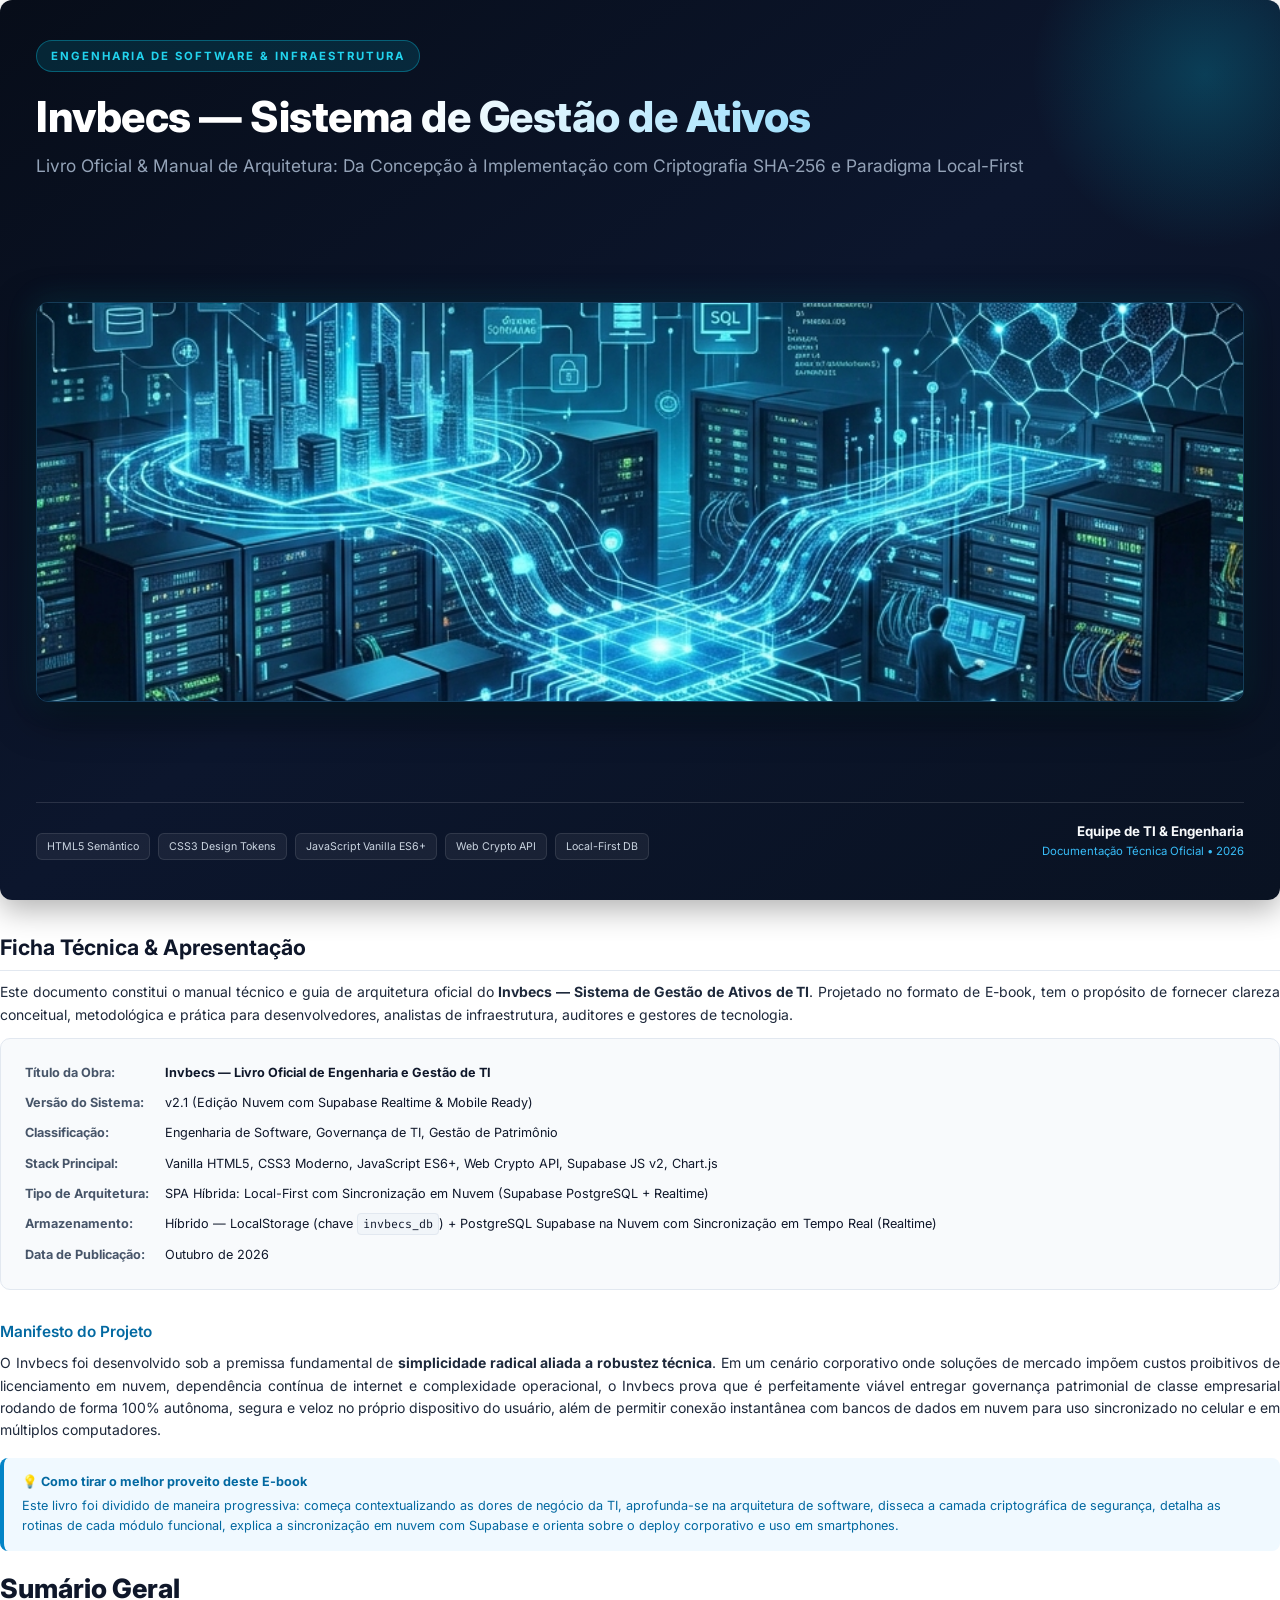
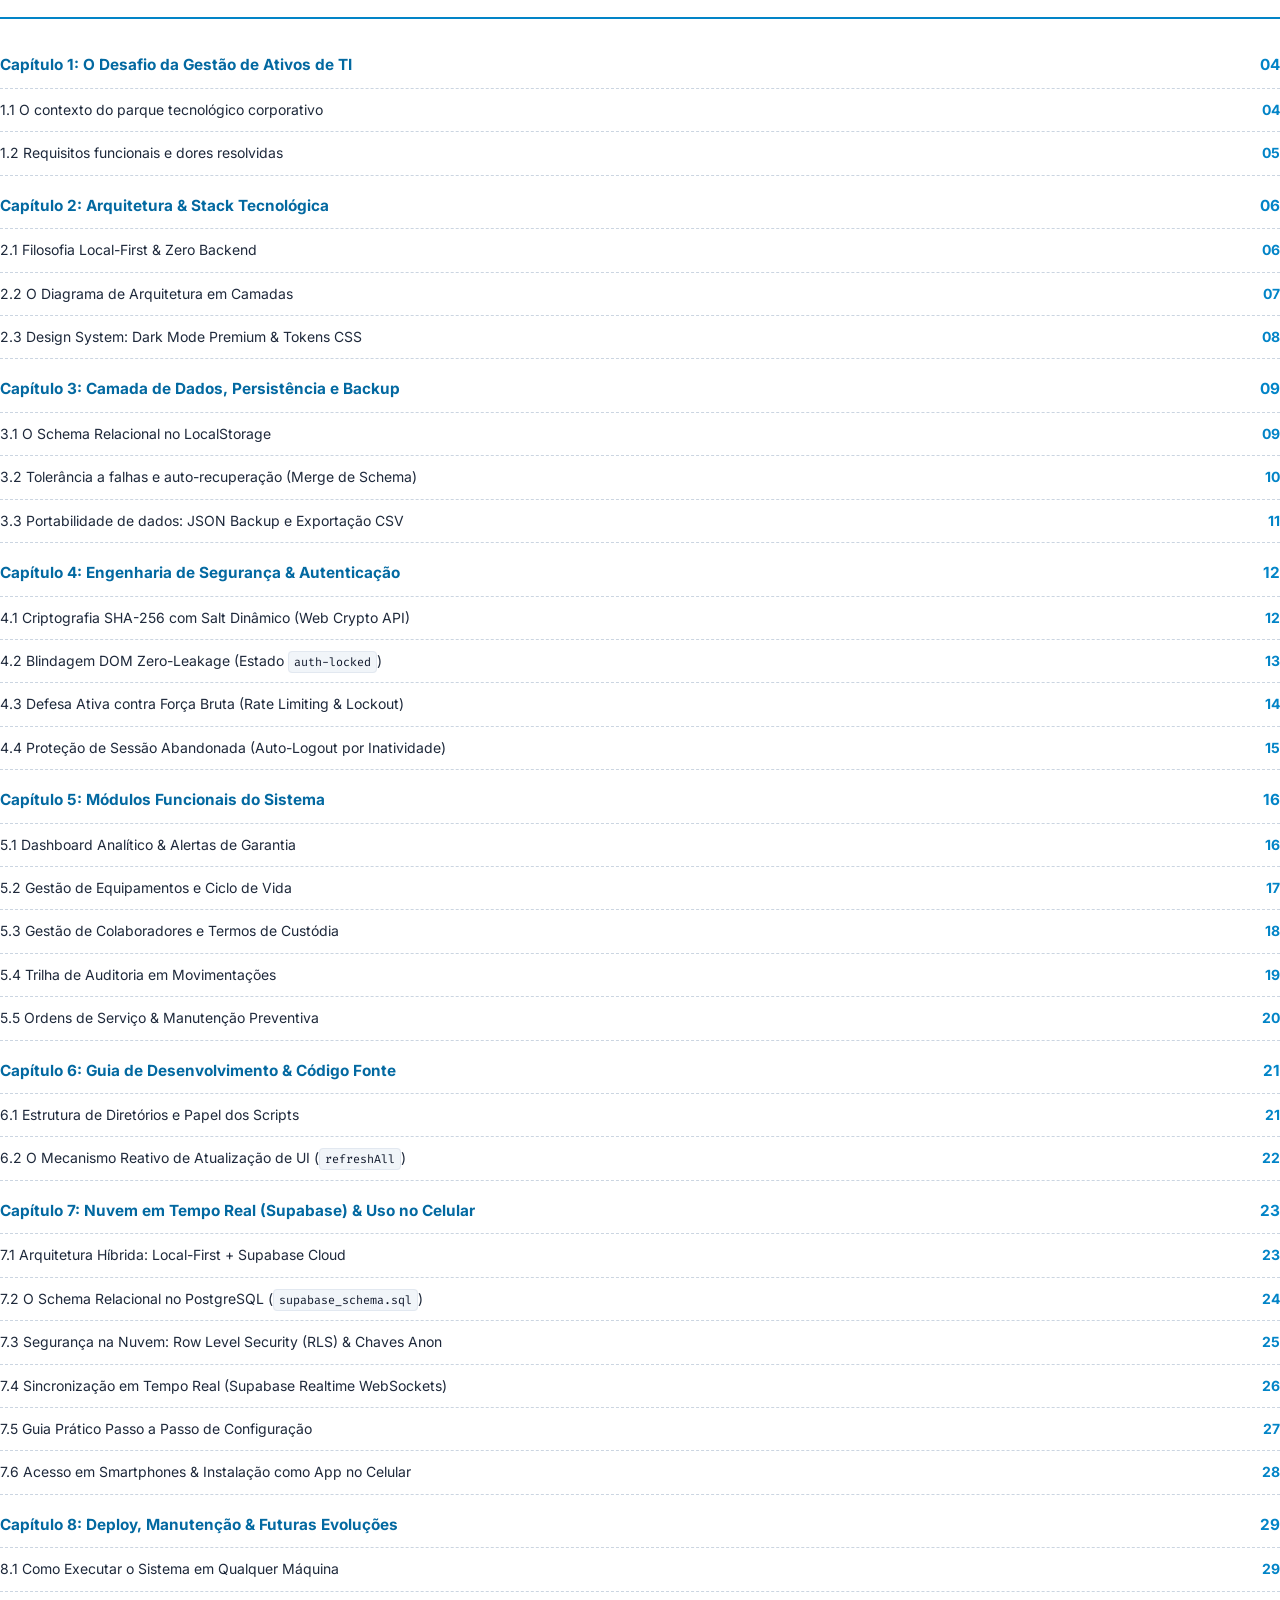
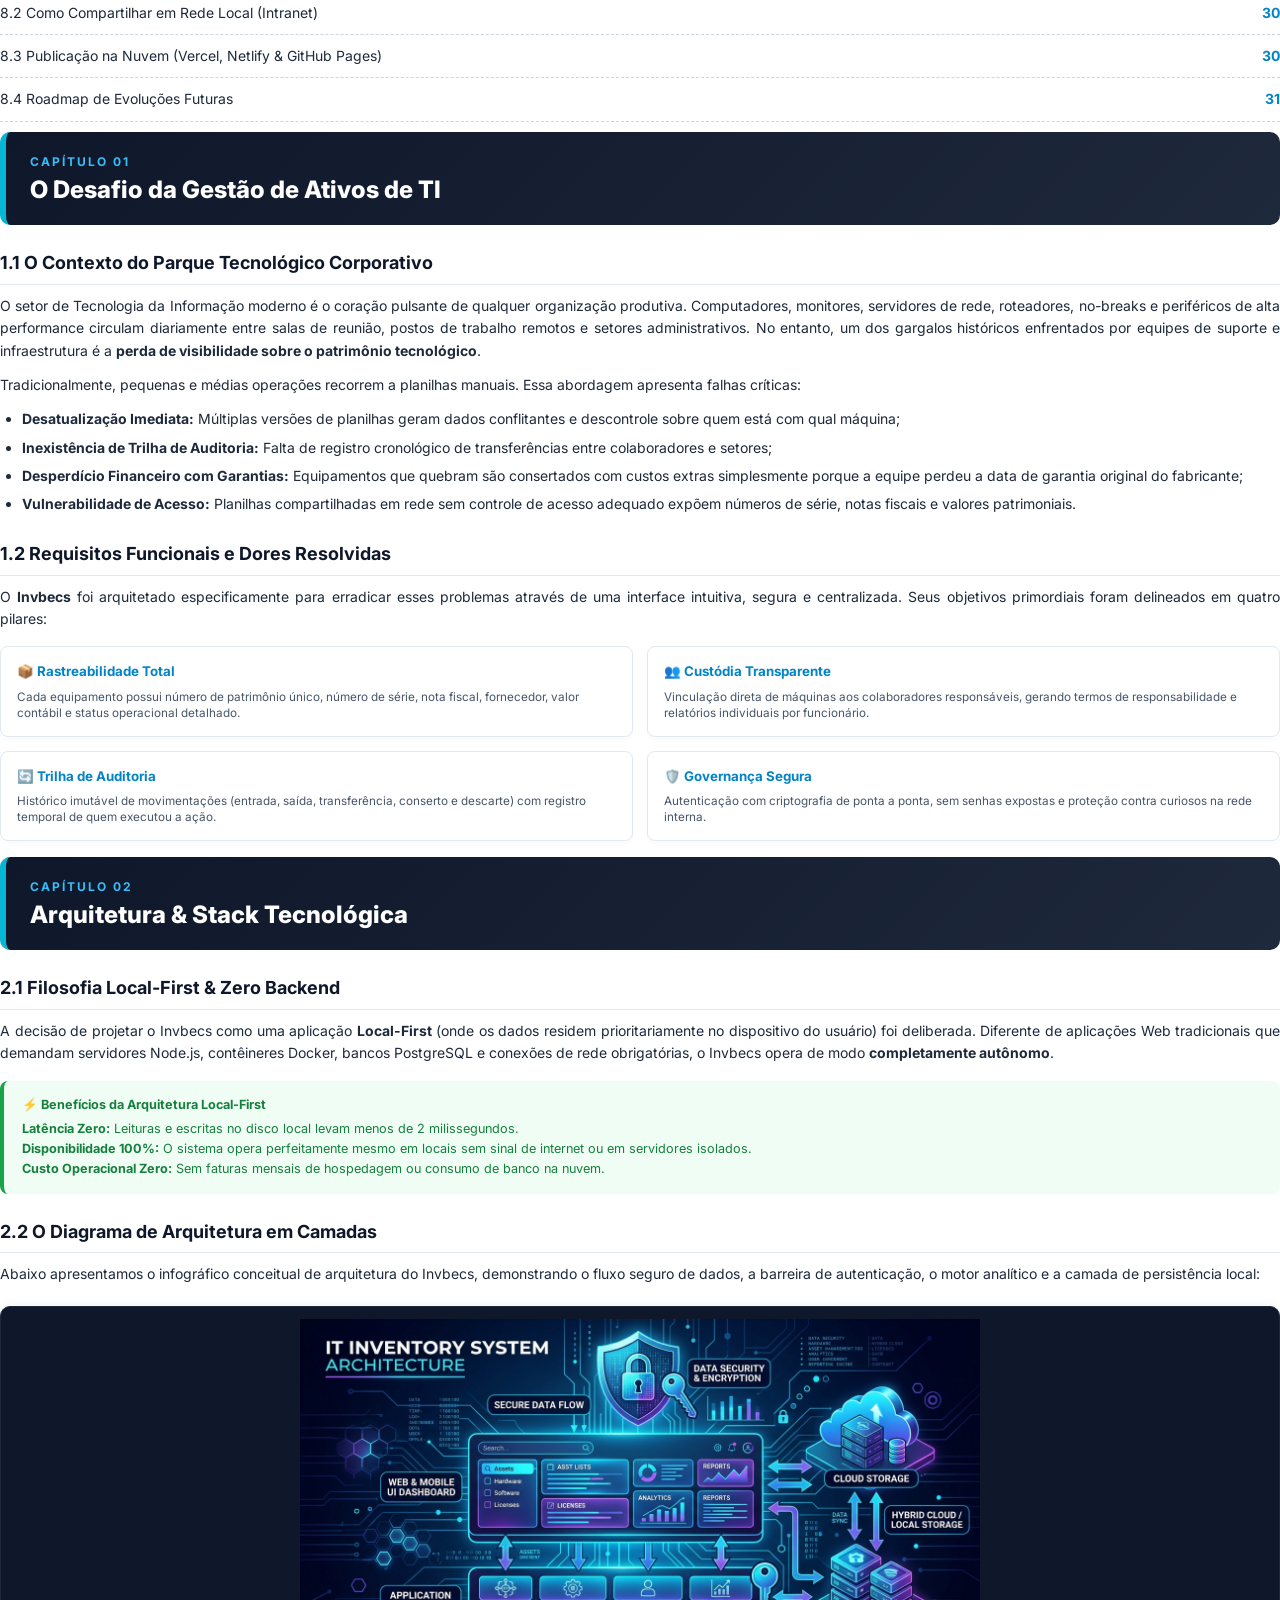
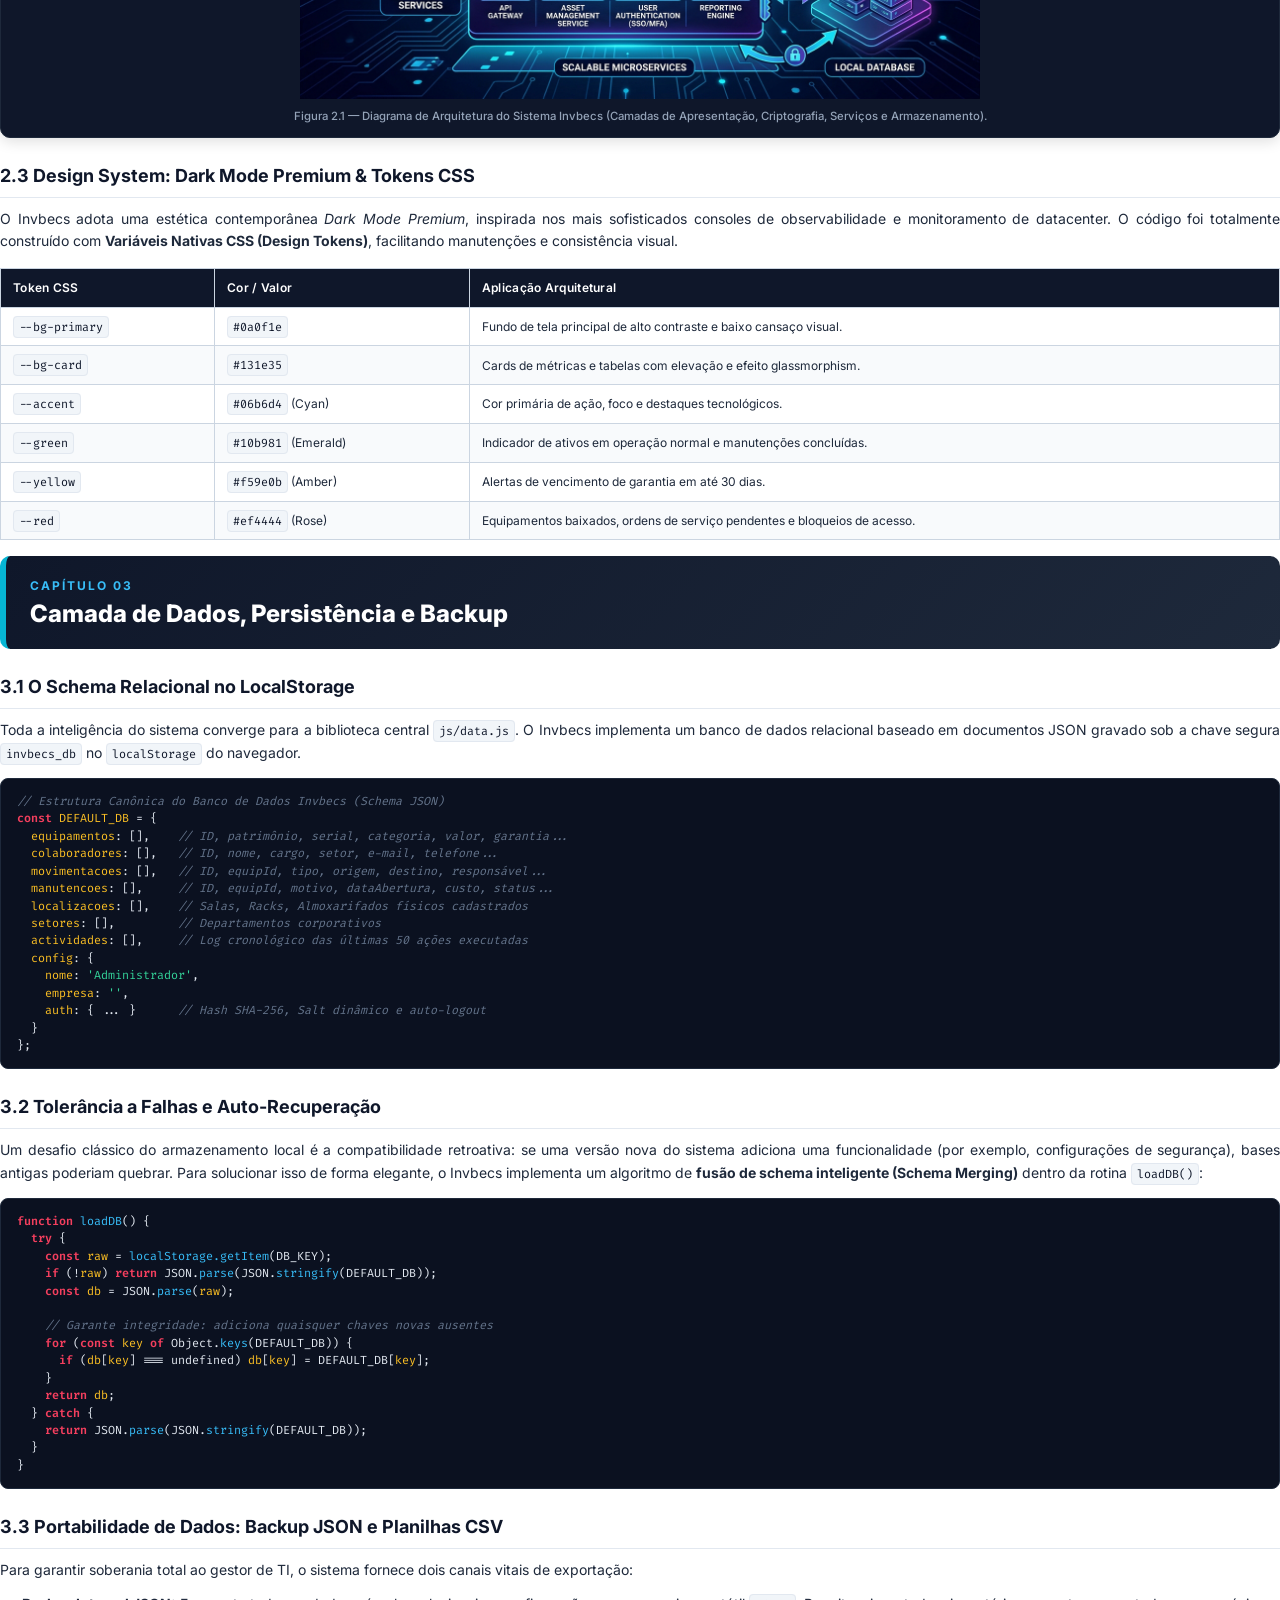
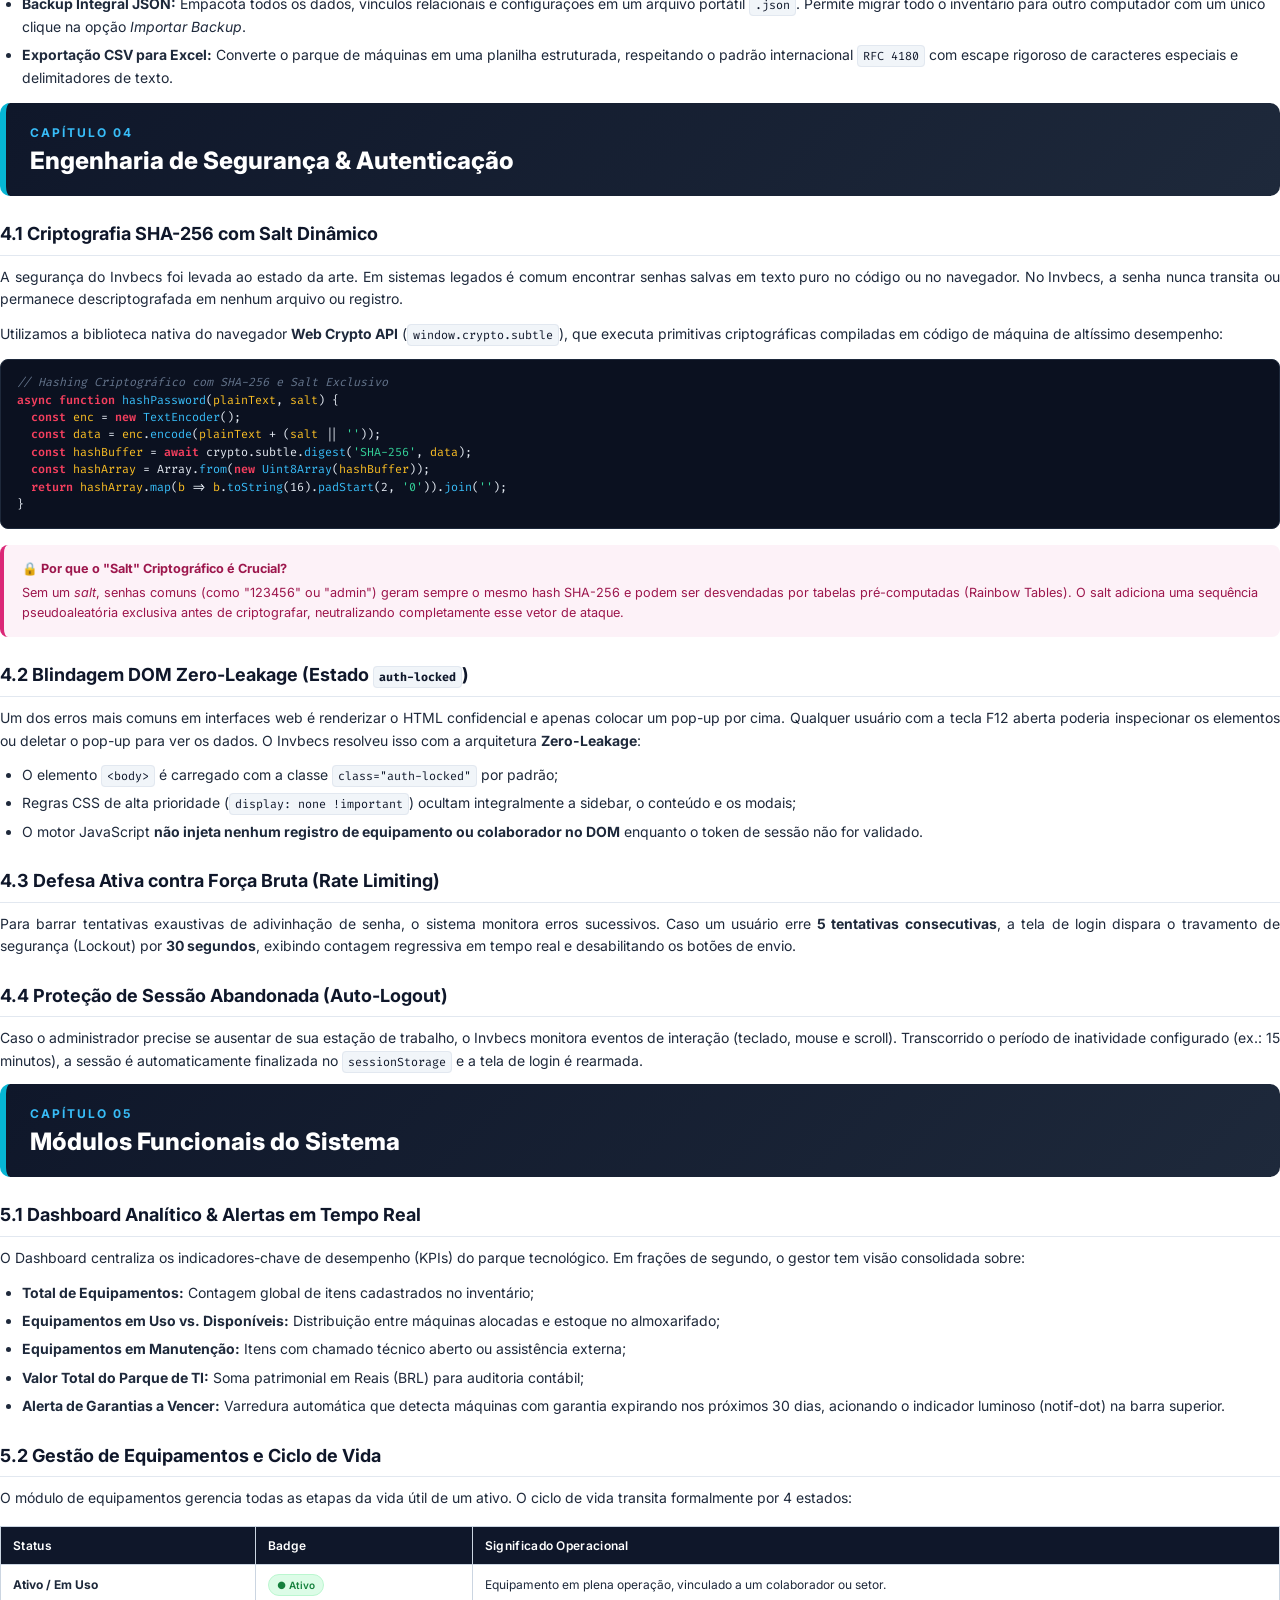
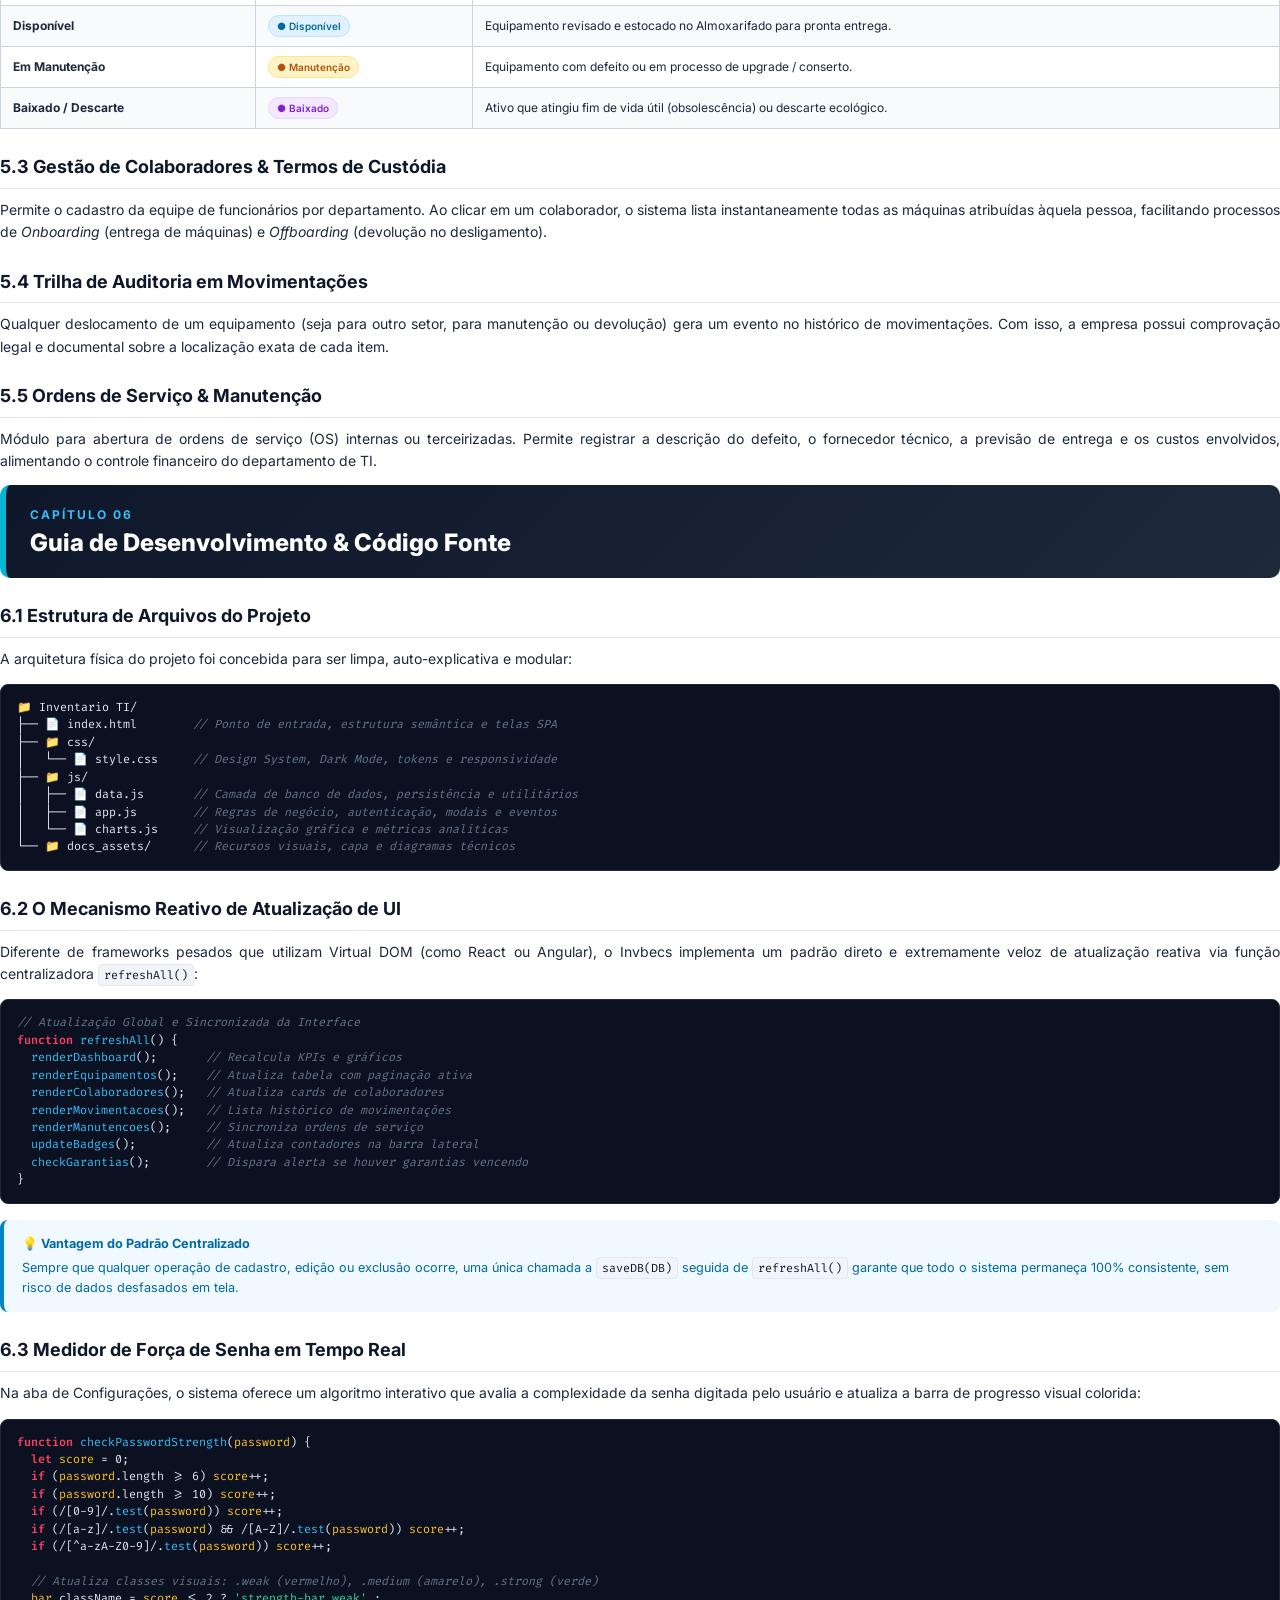
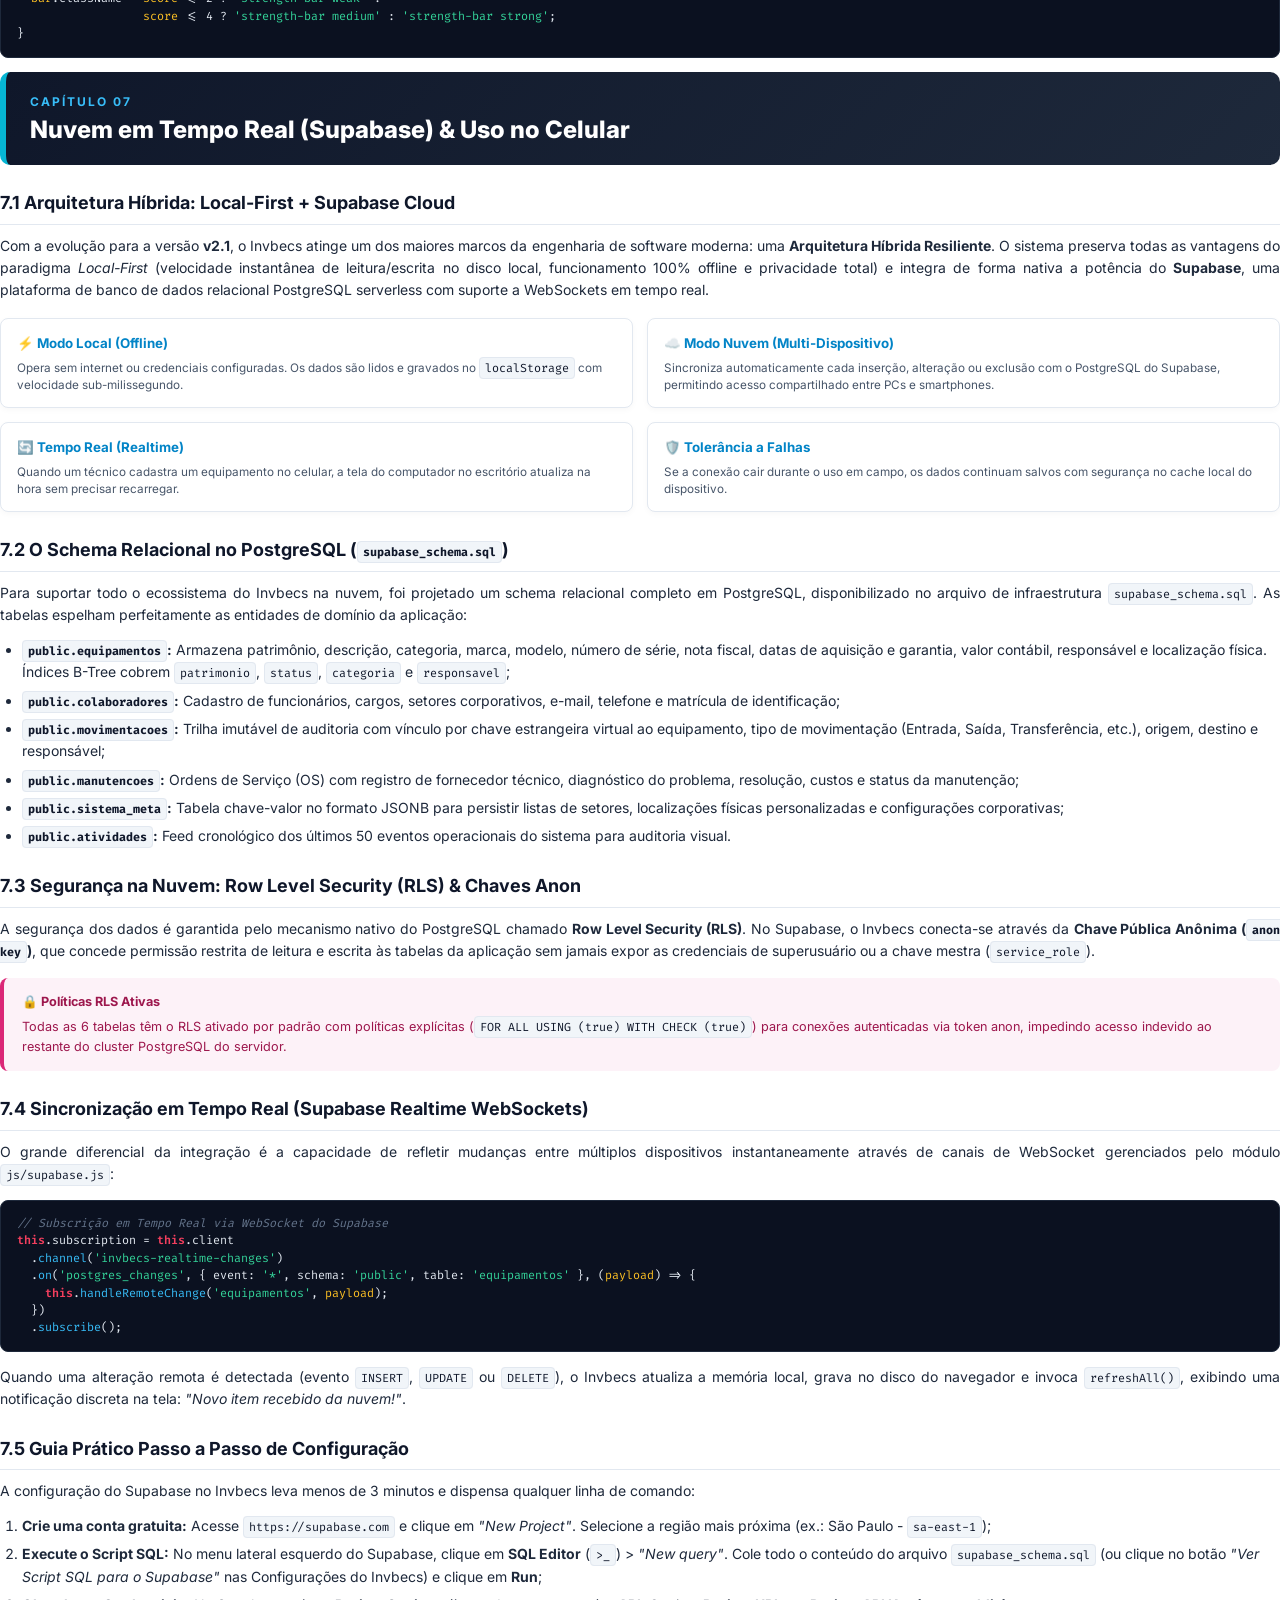
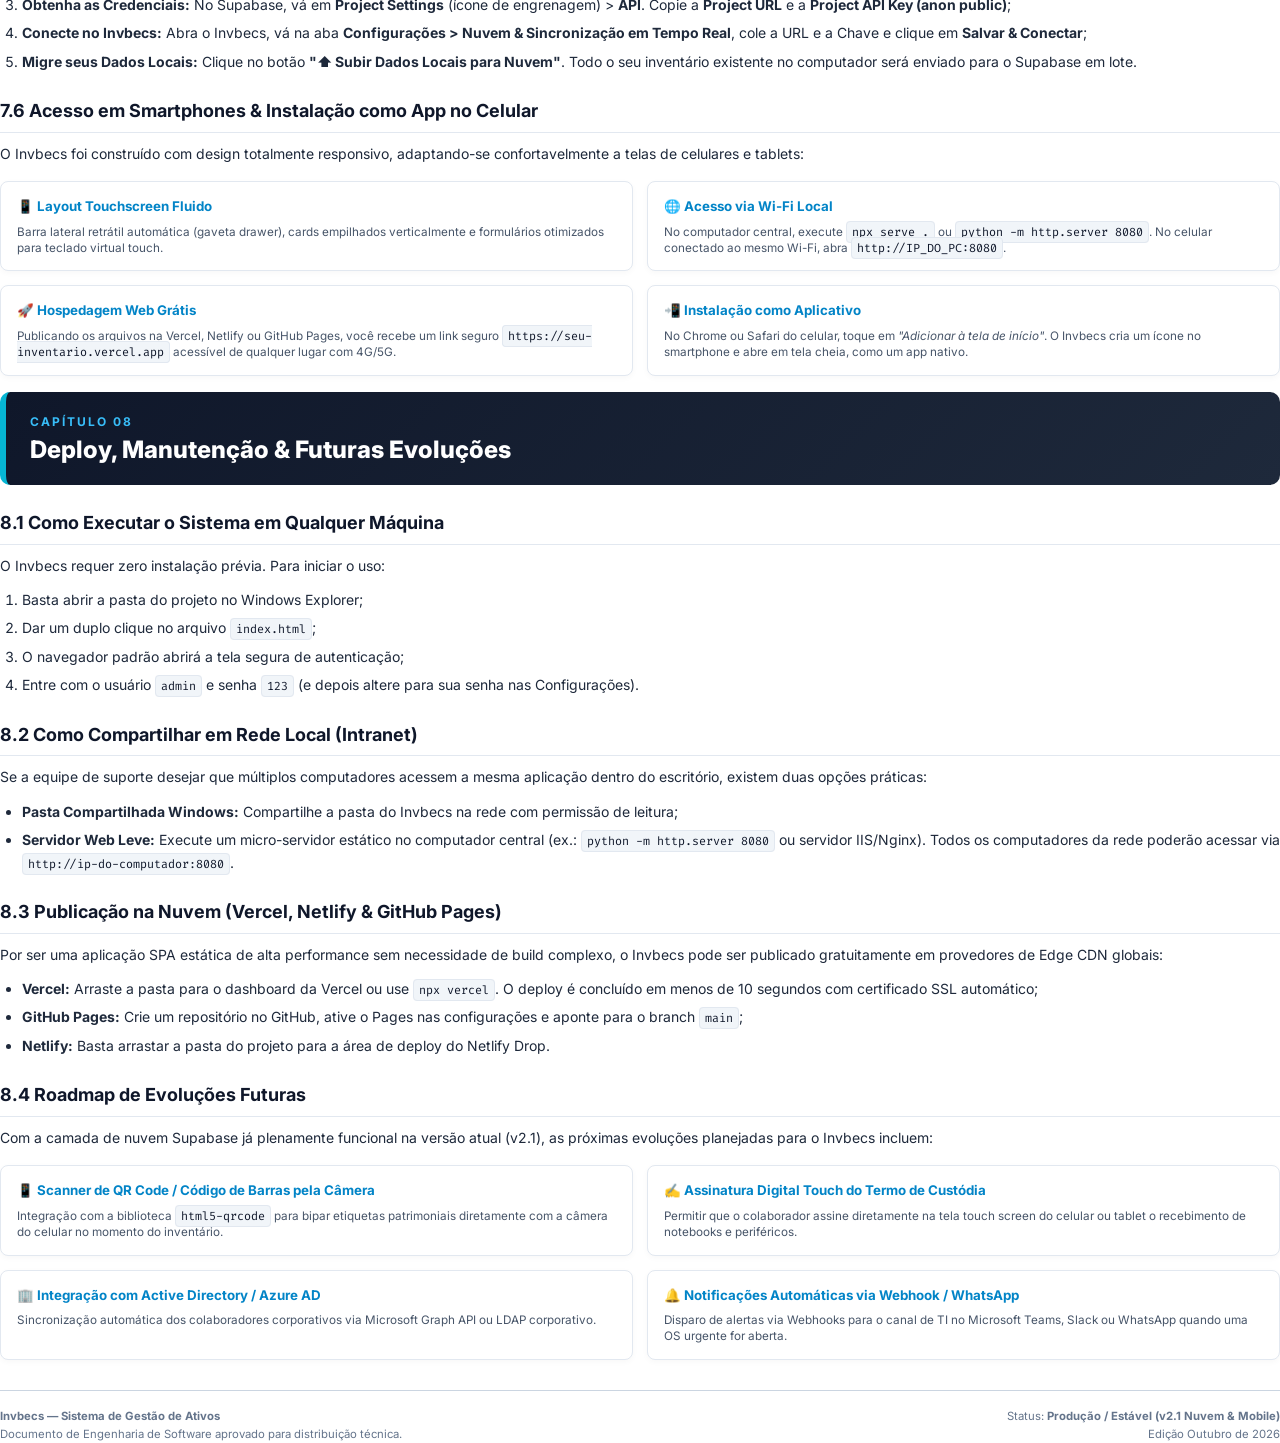
